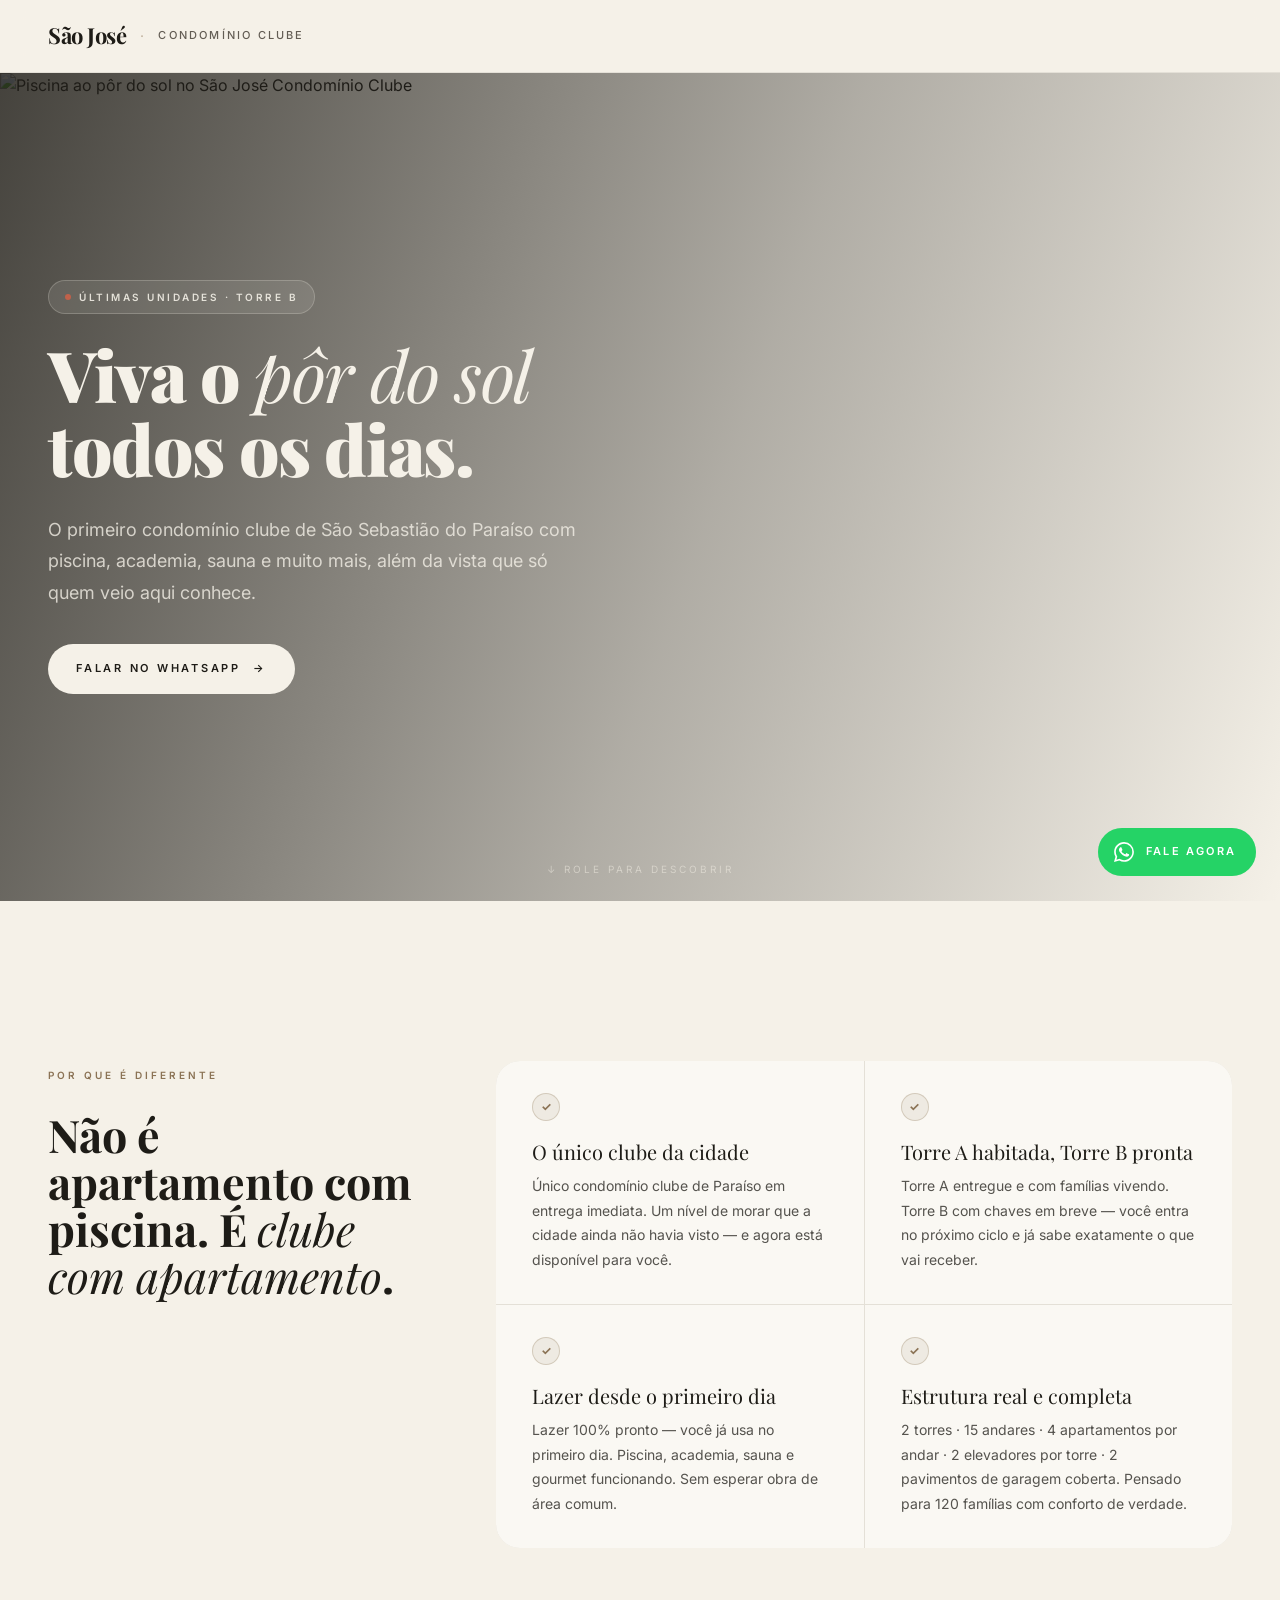
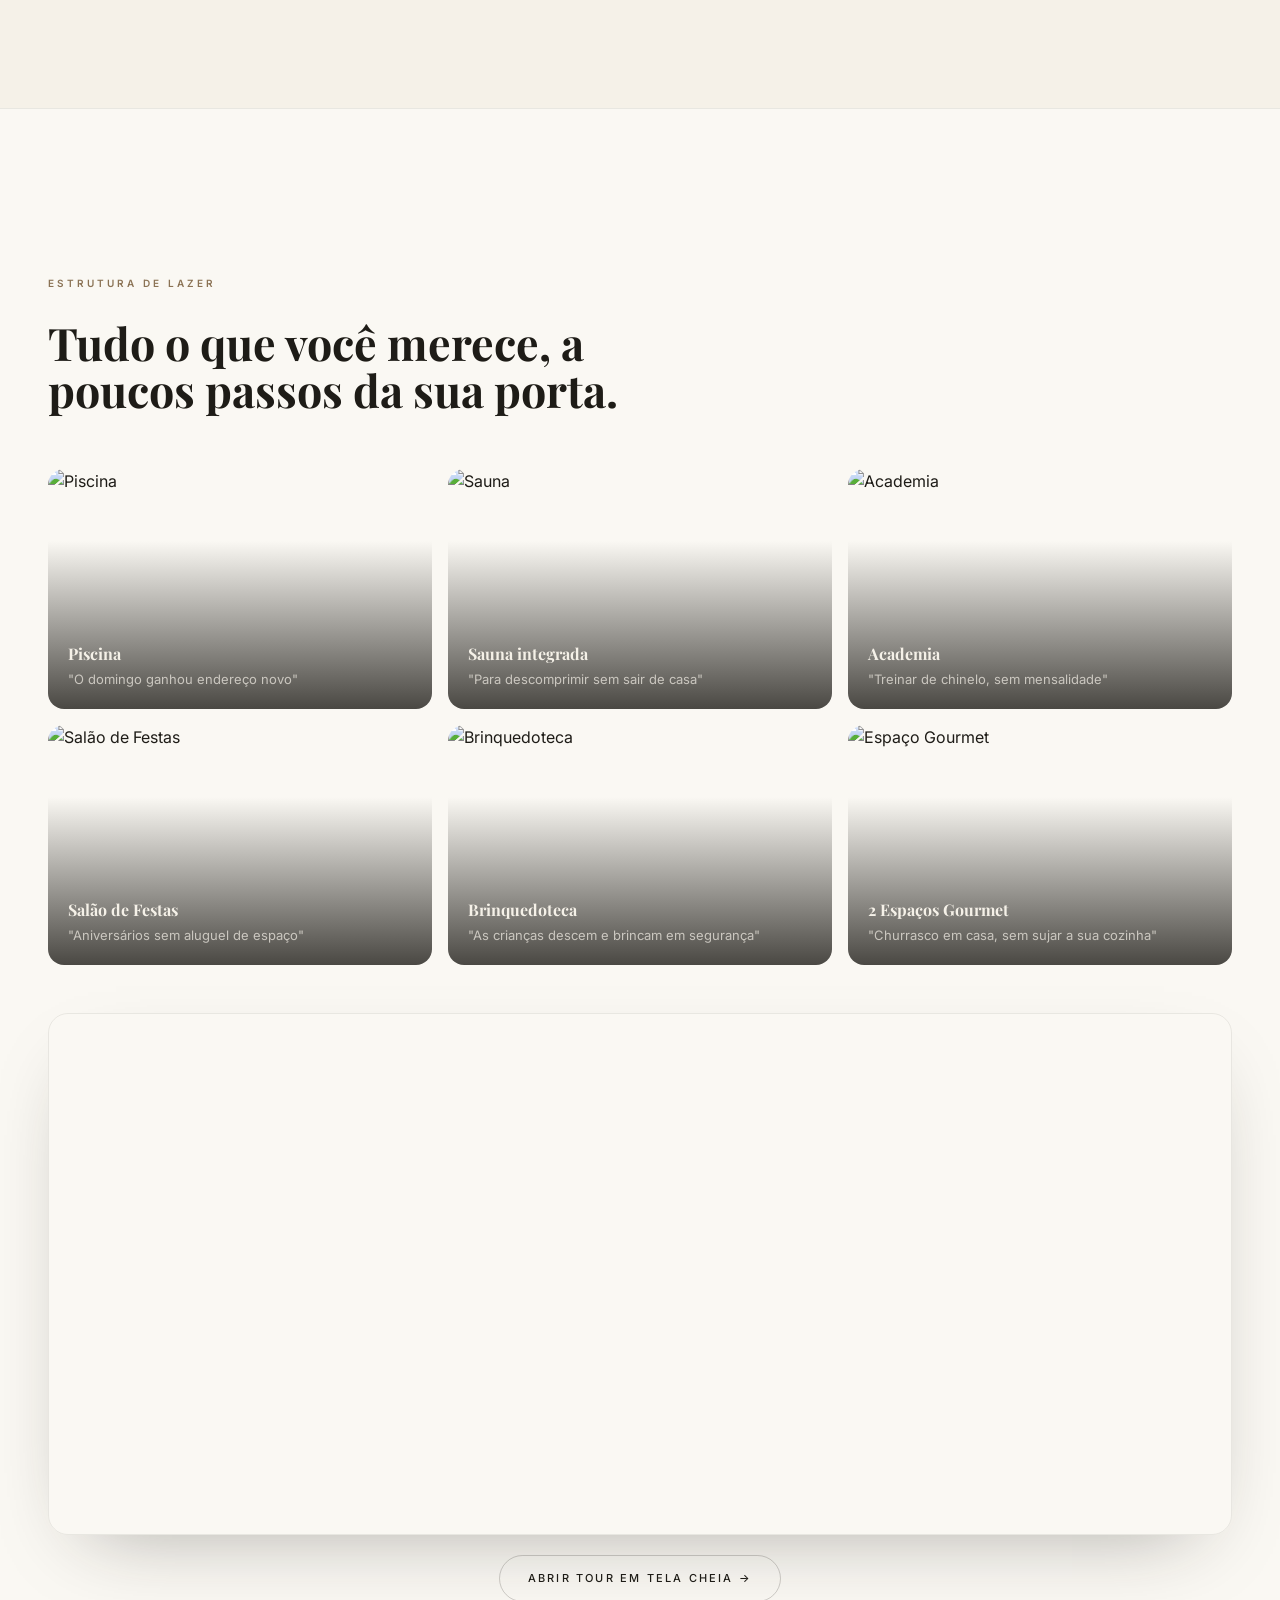
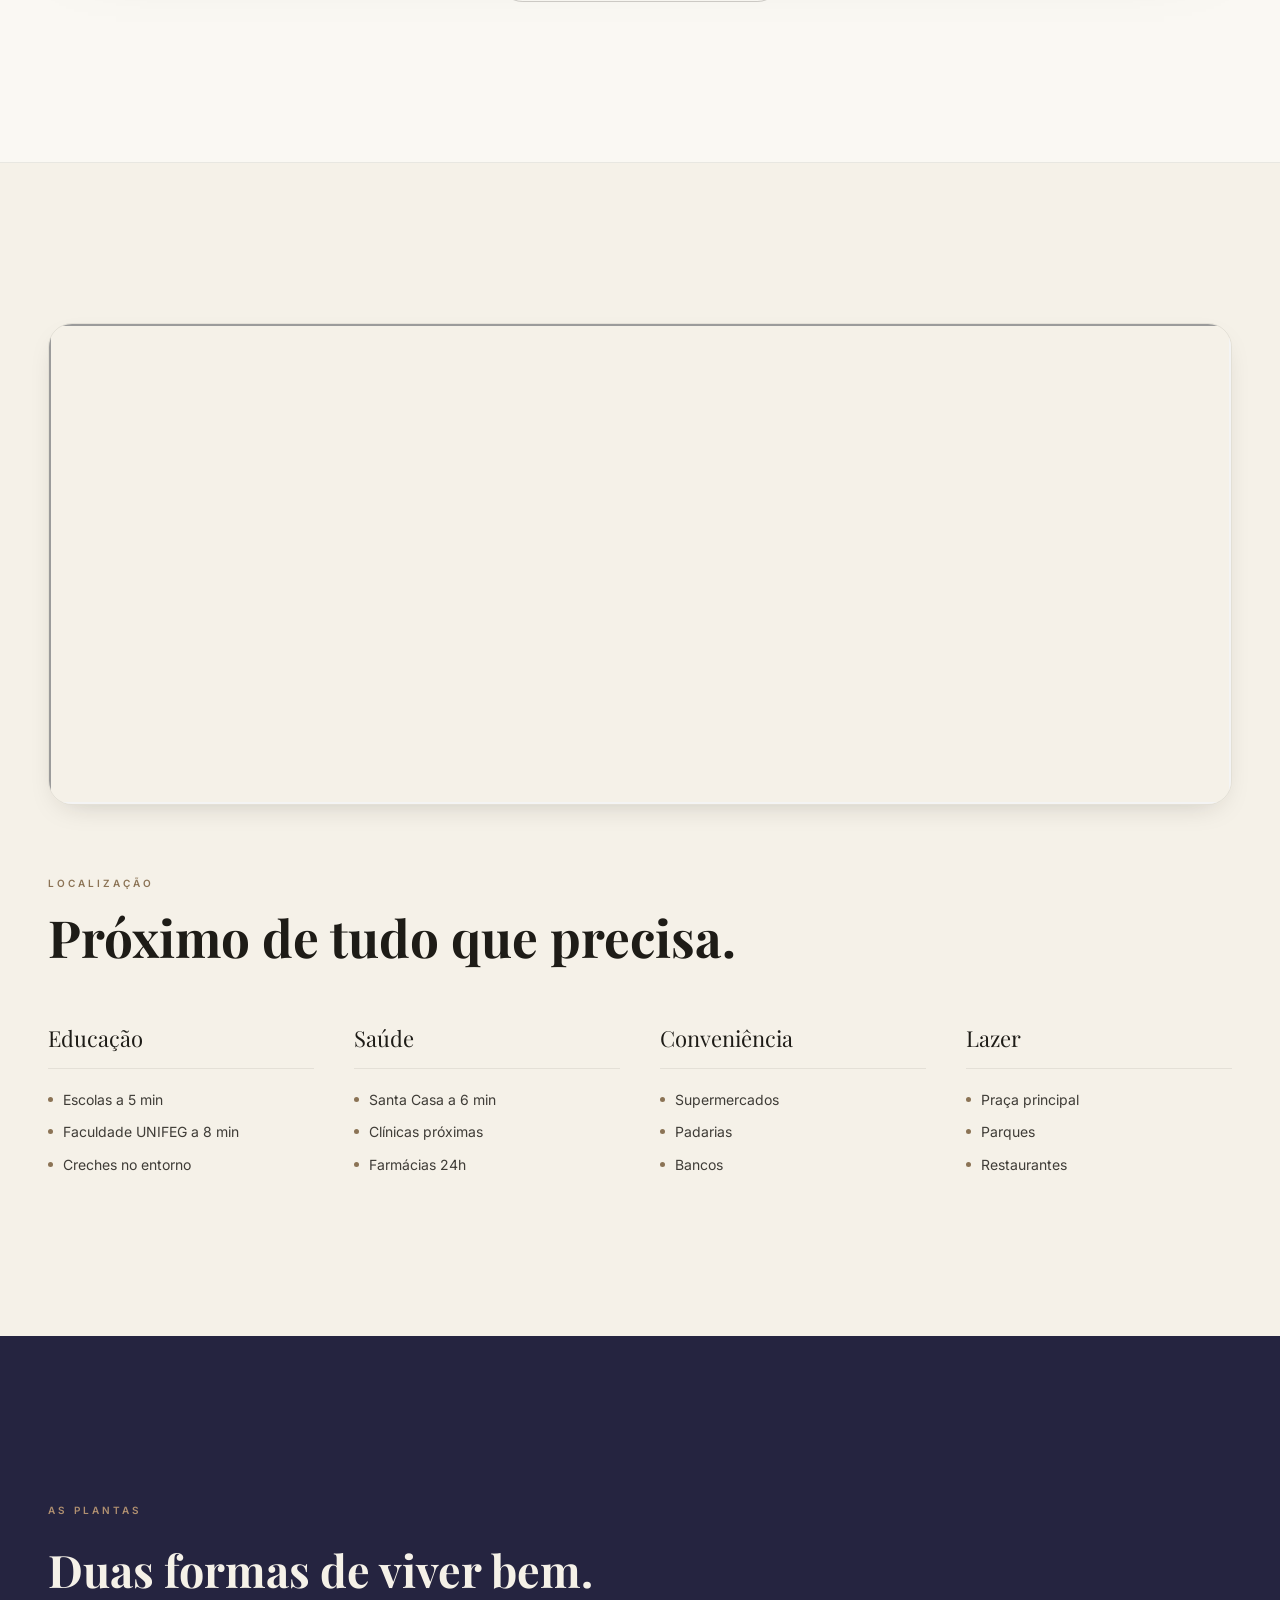
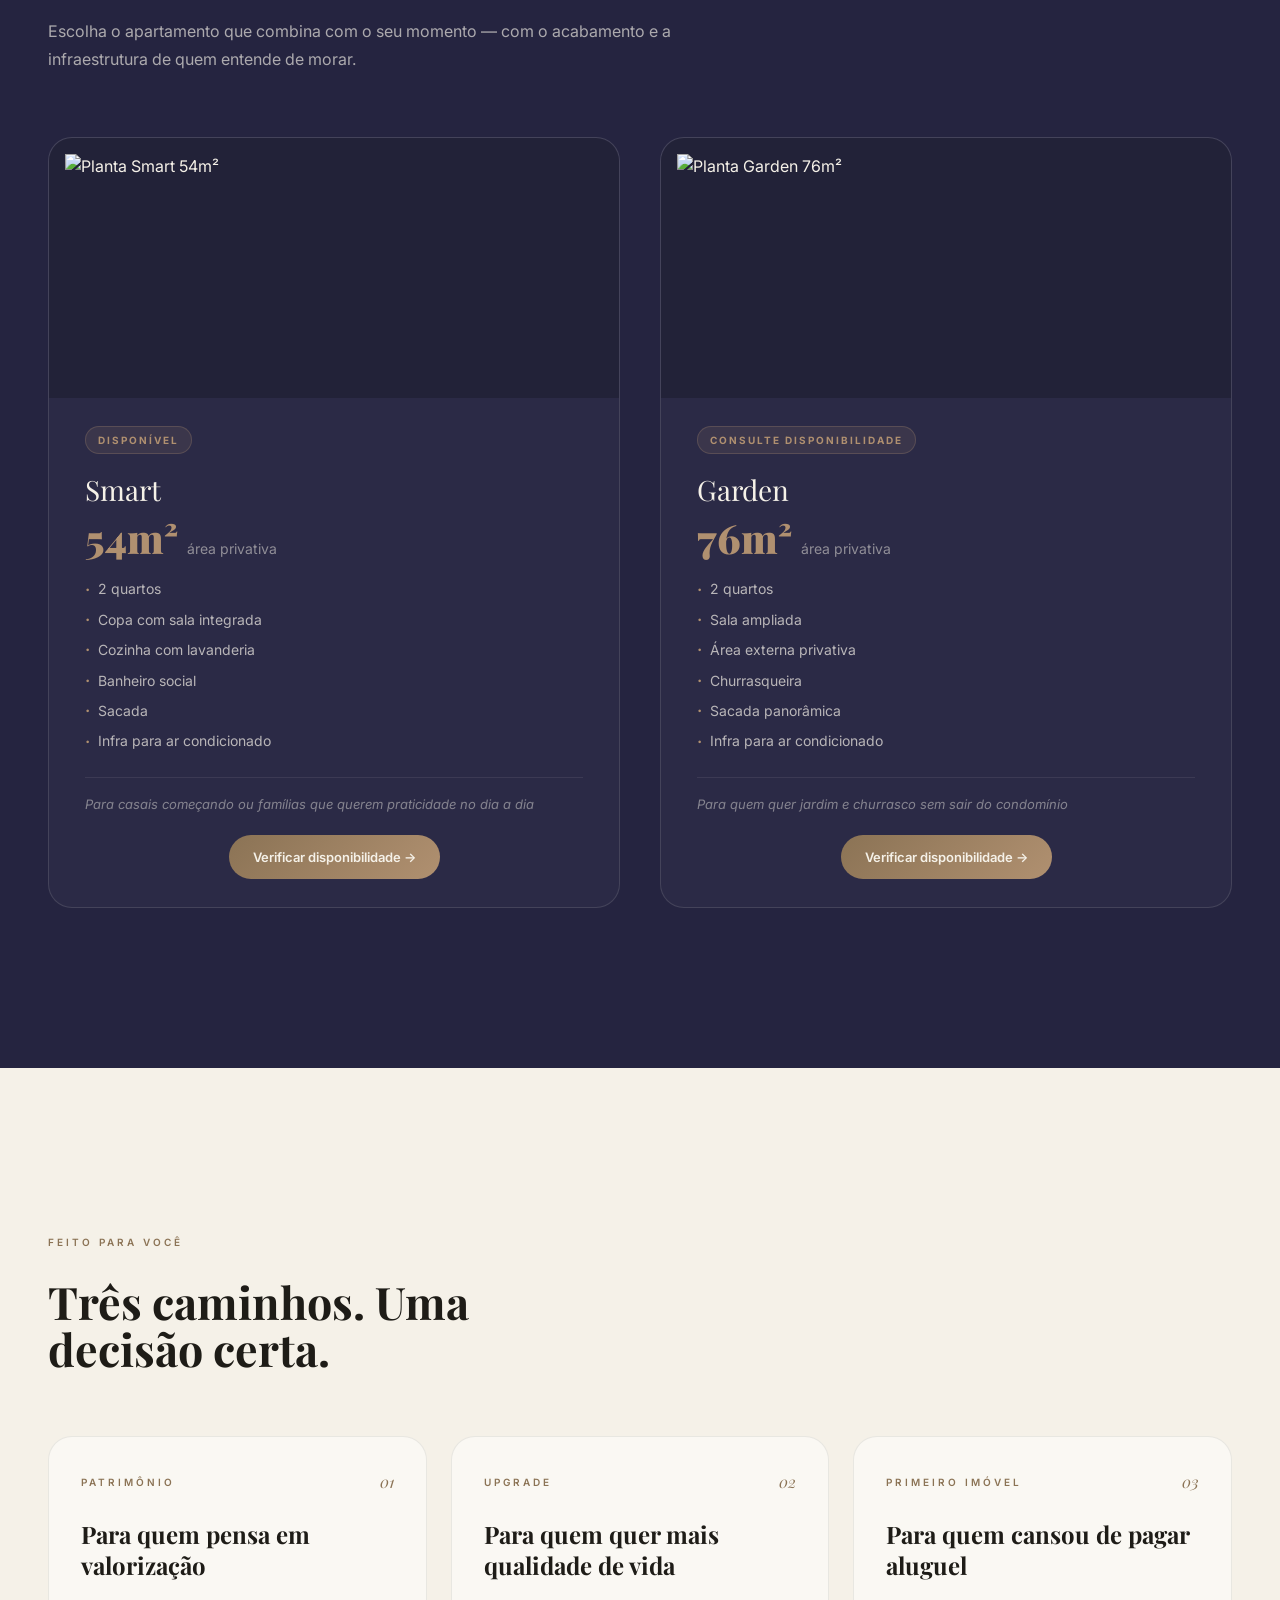
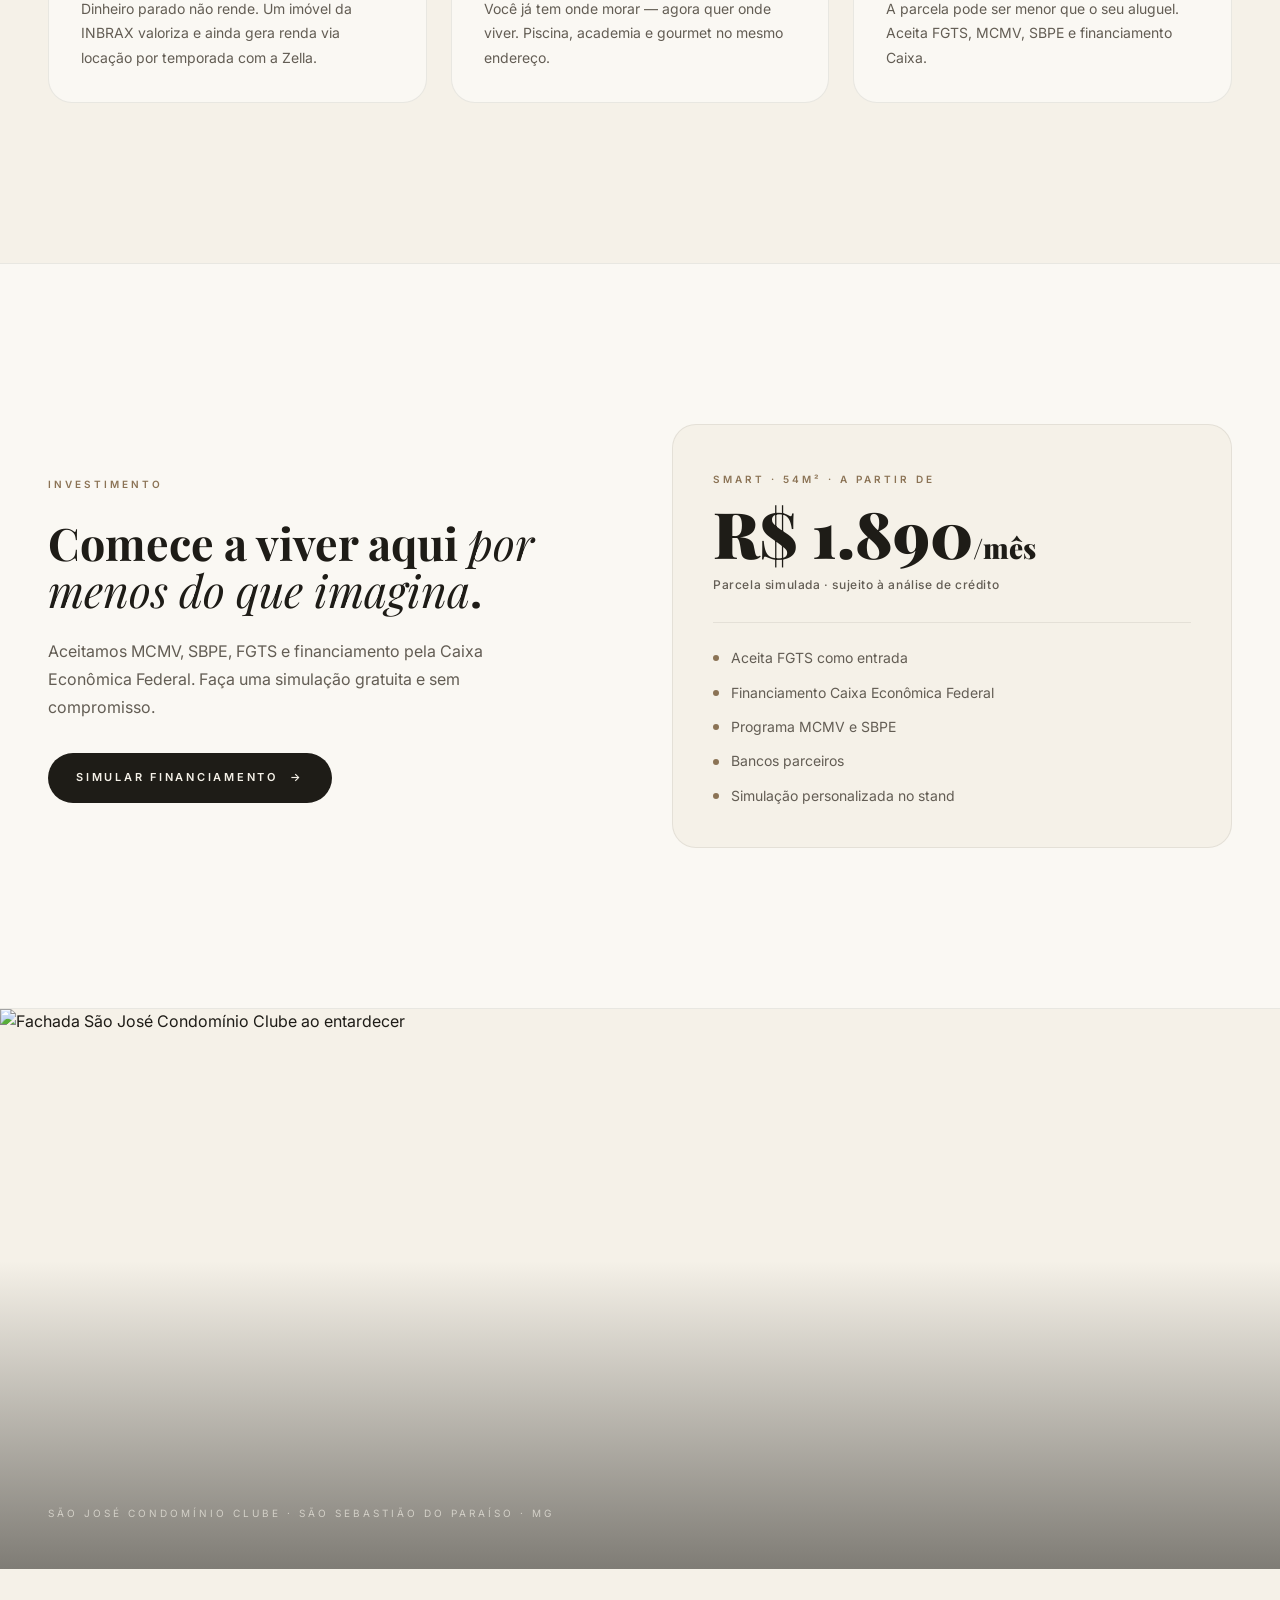
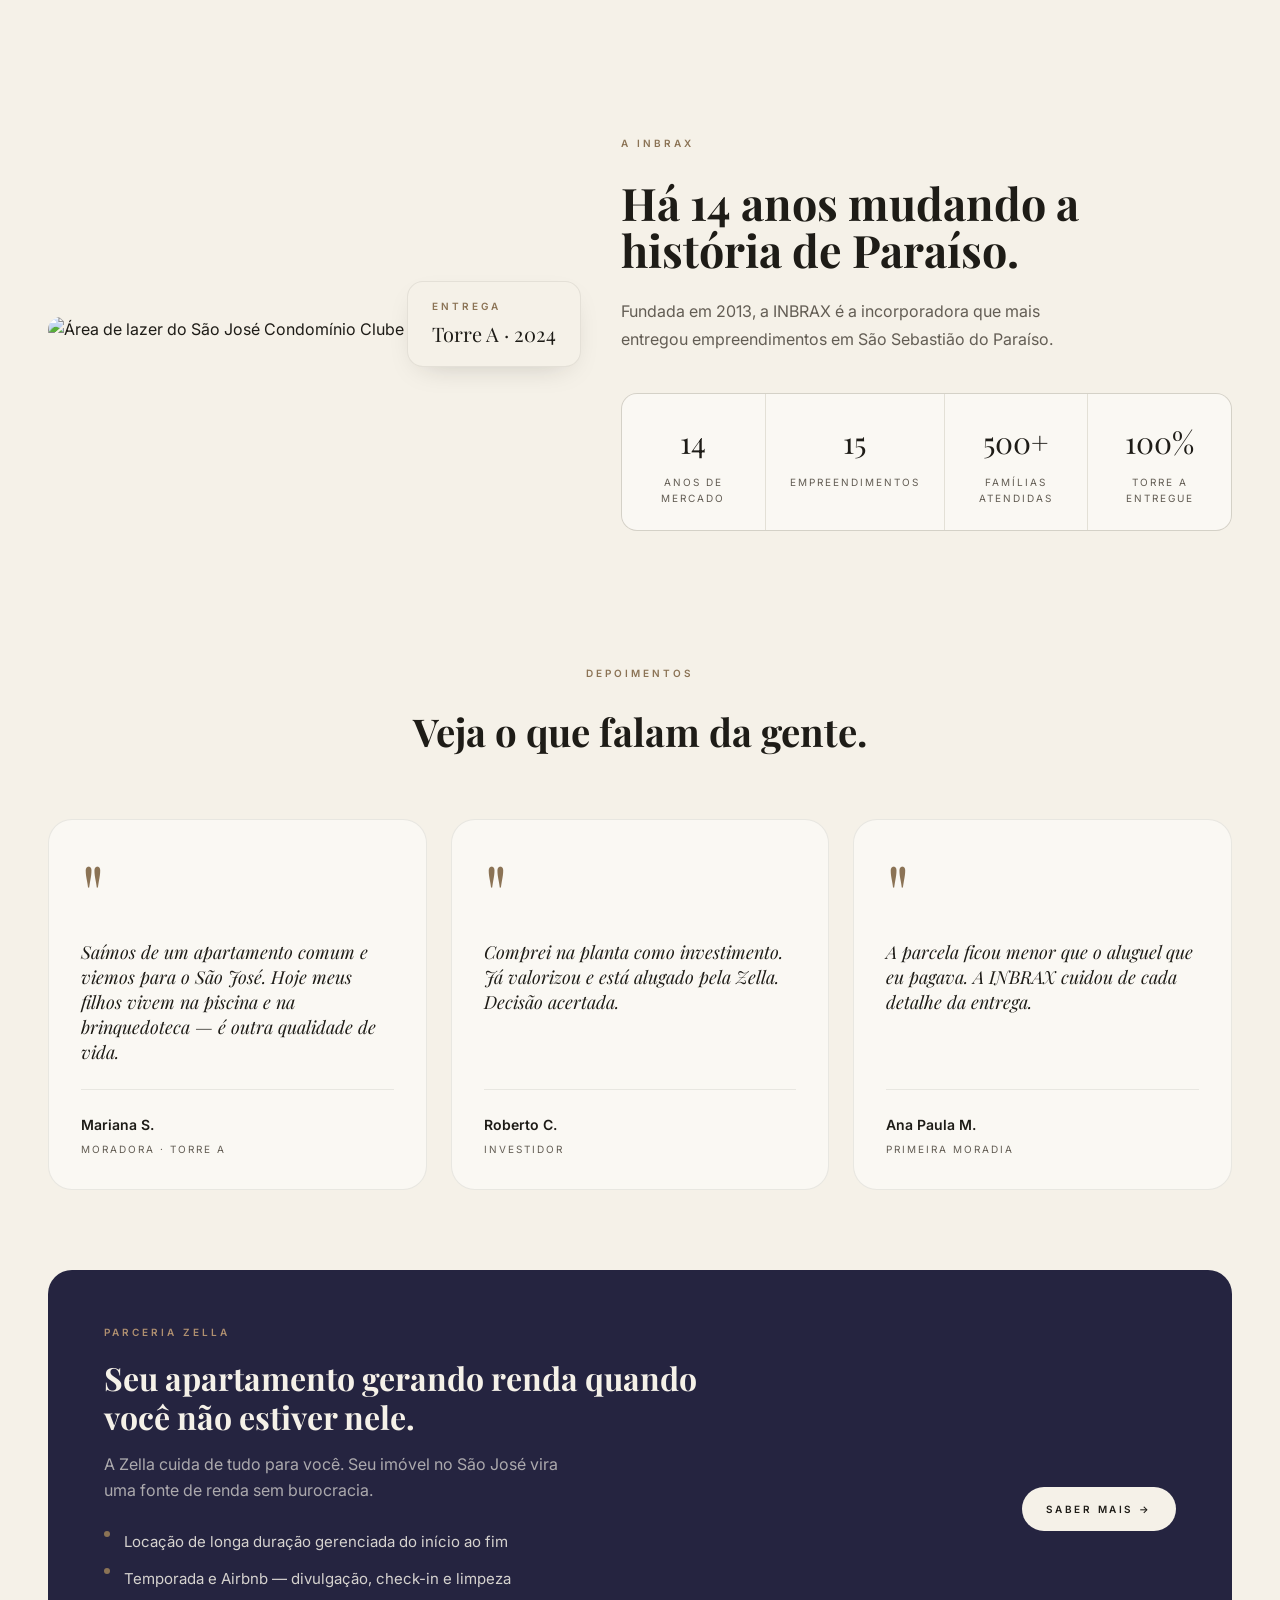
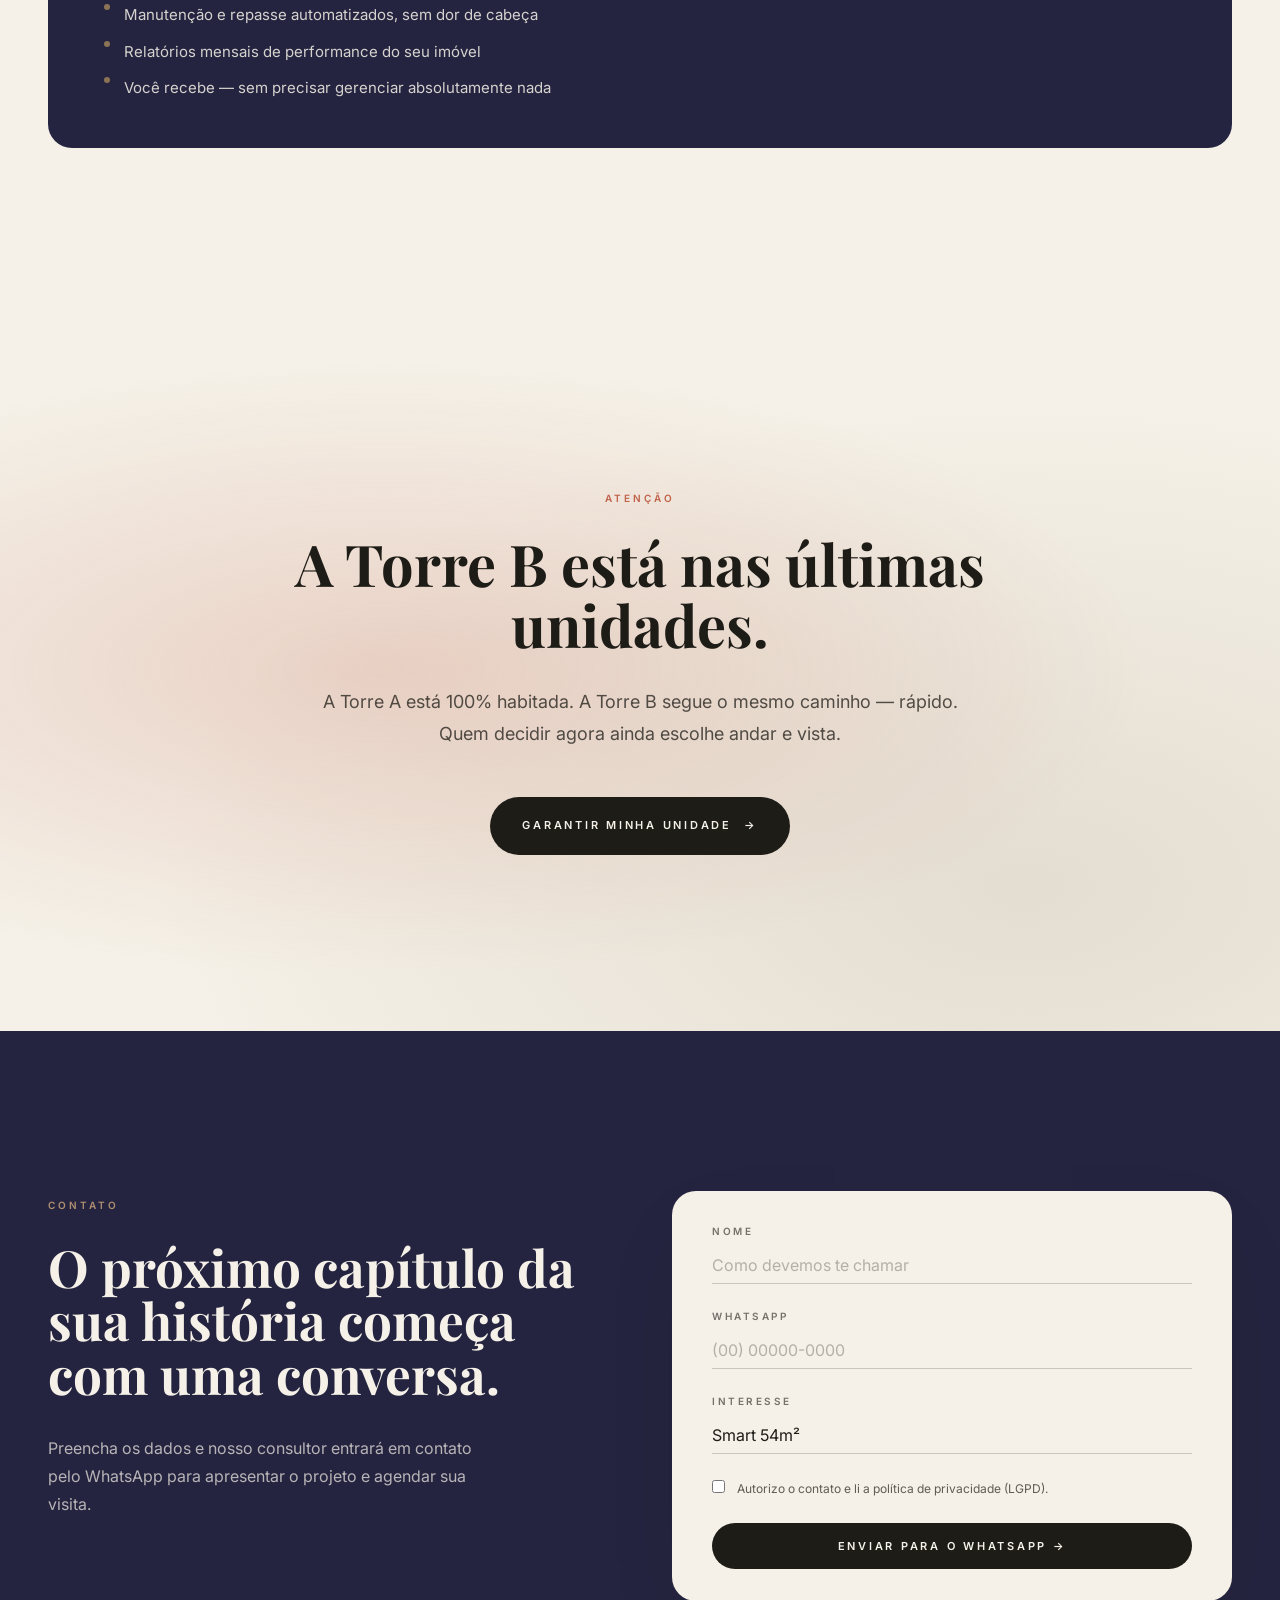
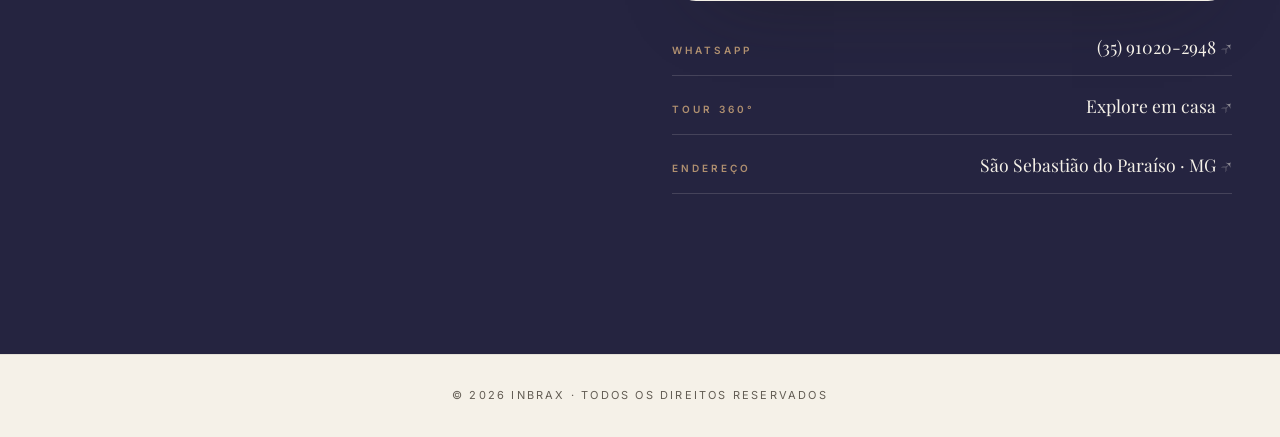
==== index-2.html @ b49afdf4 "chore: substituir projeto React por index-2.html (LP Quiet Luxury)" ====
<!DOCTYPE html>
<html lang="pt-BR">
<head>
<meta charset="UTF-8">
<meta name="viewport" content="width=device-width, initial-scale=1.0">
<title>São José Condomínio Clube — Últimas unidades · INBRAX</title>
<meta name="description" content="O primeiro condomínio clube de São Sebastião do Paraíso. Apartamentos a partir de R$ 350.000. Últimas unidades da Torre B.">
<meta property="og:title" content="São José Condomínio Clube">
<meta property="og:description" content="Viva o pôr do sol todos os dias. Últimas unidades da Torre B.">
<link rel="preconnect" href="https://fonts.googleapis.com">
<link href="https://fonts.googleapis.com/css2?family=Playfair+Display:ital,wght@0,400;0,700;0,900;1,400;1,700&family=Inter:wght@300;400;500;600;700&display=swap" rel="stylesheet">
<style>

/* ── TOKENS ── */
:root {
  --bg:       #f5f1e8;
  --fg:       #1e1c17;
  --card:     #faf8f3;
  --muted:    #ede8dc;
  --muted-fg: #635d54;
  --charcoal: #1e1c17;
  --bronze:   #8b7355;
  --bronze-s: #b09070;
  --sunset:   #c0614a;
  --border:   rgba(30,28,23,.08);
  --sh-el:    0 30px 80px -40px rgba(30,28,23,.40);
  --sh-so:    0 10px 30px -15px rgba(30,28,23,.25);
}

*,*::before,*::after { margin:0; padding:0; box-sizing:border-box; }
html { scroll-behavior:smooth; }
body {
  background:var(--bg); color:var(--fg);
  font-family:'Inter',system-ui,sans-serif;
  font-size:16px; line-height:1.6;
  -webkit-font-smoothing:antialiased; overflow-x:hidden;
}
img { display:block; max-width:100%; }
a { color:inherit; }
::selection { background:rgba(139,115,85,.25); color:var(--charcoal); }

.serif  { font-family:'Playfair Display',Georgia,serif; }
.eyebrow {
  display:inline-block; font-size:10px; font-weight:600;
  letter-spacing:.3em; text-transform:uppercase; color:var(--bronze);
}
.wrap { max-width:1280px; margin:0 auto; }

@keyframes reveal-up {
  from { opacity:0; transform:translateY(24px); }
  to   { opacity:1; transform:translateY(0); }
}
.reveal { animation:reveal-up .9s cubic-bezier(.16,1,.3,1) both; }
@keyframes pulse { 0%,100%{opacity:1} 50%{opacity:.4} }
@keyframes ping  { 75%,100%{transform:scale(1.5);opacity:0} }

/* ── NAV ── */
nav {
  position:sticky; top:0; z-index:40;
  background:rgba(245,241,232,.90);
  backdrop-filter:blur(12px); -webkit-backdrop-filter:blur(12px);
  border-bottom:1px solid var(--border);
}
.nav-in {
  max-width:1280px; margin:0 auto; padding:0 32px; height:72px;
  display:flex; align-items:center;
}
@media(min-width:1024px){ .nav-in{padding:0 48px;} }
.nav-logo { display:flex; align-items:center; gap:14px; text-decoration:none; }
.nav-logo-main { font-family:'Playfair Display',serif; font-size:22px; font-weight:700; letter-spacing:-.02em; }
.nav-logo-sep { color:var(--bronze); font-size:14px; opacity:.5; }
.nav-logo-sub { font-size:11px; font-weight:500; letter-spacing:.2em; text-transform:uppercase; color:var(--muted-fg); }
@media(max-width:480px){ .nav-logo-sep,.nav-logo-sub{display:none;} }

/* ── HERO ── */
#hero { min-height:92vh; display:flex; align-items:center; position:relative; overflow:hidden; }
.hero-img { position:absolute; inset:0; width:100%; height:100%; object-fit:cover; object-position:center; }
.hero-ov  { position:absolute; inset:0; background:linear-gradient(110deg,rgba(30,28,23,.82) 0%,rgba(30,28,23,.32) 55%,transparent 100%); }
.hero-content {
  position:relative; z-index:10;
  max-width:1280px; margin:0 auto; padding:0 24px; width:100%;
  color:var(--bg); animation:reveal-up .9s cubic-bezier(.16,1,.3,1) both;
}
@media(min-width:768px){ .hero-content{padding:0 32px;} }
@media(min-width:1024px){ .hero-content{padding:0 48px;} }
.hero-inner { max-width:760px; }

.hero-badge-inline {
  display:inline-flex; align-items:center; gap:8px; margin-bottom:24px;
  padding:8px 16px; border-radius:9999px;
  background:rgba(245,241,232,.10); border:1px solid rgba(245,241,232,.22);
  font-size:10px; font-weight:600; letter-spacing:.25em; text-transform:uppercase;
  color:rgba(245,241,232,.88);
}
.badge-dot { width:6px; height:6px; border-radius:50%; background:var(--sunset); animation:pulse 2s cubic-bezier(.4,0,.6,1) infinite; }

.hero-h1 {
  font-family:'Playfair Display',serif;
  font-size:clamp(2.5rem,5.5vw,5.5rem); font-weight:900;
  line-height:1.05; letter-spacing:-.02em; color:var(--bg);
}
.hero-body { margin-top:28px; max-width:540px; color:rgba(245,241,232,.78); line-height:1.75; }
@media(min-width:768px){ .hero-body{font-size:1.125rem;} }
.hero-ctas { margin-top:36px; display:flex; flex-wrap:wrap; align-items:center; gap:20px; }
.btn-hero-wa {
  display:inline-flex; align-items:center; gap:12px; padding:16px 28px;
  background:var(--bg); color:var(--charcoal); border-radius:9999px;
  font-size:11px; font-weight:600; letter-spacing:.25em; text-transform:uppercase;
  text-decoration:none; box-shadow:var(--sh-el); transition:background .5s,color .5s;
}
.btn-hero-wa:hover { background:var(--bronze); color:var(--bg); }
.hero-scroll {
  position:absolute; bottom:24px; left:50%; transform:translateX(-50%); z-index:10;
  color:rgba(245,241,232,.5); font-size:10px; letter-spacing:.3em; text-transform:uppercase; white-space:nowrap;
}

/* ── DIFERENTE ── */
#diferente { padding:112px 24px; background:var(--bg); }
@media(min-width:1024px){ #diferente{padding:160px 48px;} }
.dif-grid { display:grid; gap:48px; align-items:start; }
@media(min-width:1024px){ .dif-grid{grid-template-columns:1fr 2fr; gap:80px;} }
.dif-h2 { font-family:'Playfair Display',serif; font-size:clamp(2rem,3.5vw,3rem); line-height:1.05; margin-top:24px; }
.dif-cards { display:grid; gap:1px; background:var(--border); border-radius:24px; overflow:hidden; }
@media(min-width:640px){ .dif-cards{grid-template-columns:1fr 1fr;} }
.dif-card { background:var(--card); padding:32px 36px; transition:background .5s,color .5s; cursor:default; }
.dif-card:hover { background:var(--charcoal); color:var(--bg); }
.dif-card:hover .dif-check { border-color:rgba(176,144,112,.4); color:var(--bronze-s); background:rgba(176,144,112,.12); }
.dif-card:hover .dif-body  { opacity:.75; }
.dif-check {
  display:inline-flex; align-items:center; justify-content:center;
  width:28px; height:28px; border-radius:50%;
  background:rgba(139,115,85,.10); border:1px solid rgba(139,115,85,.28);
  color:var(--bronze); font-size:12px; font-weight:700;
  margin-bottom:18px; transition:all .5s;
}
.dif-title { font-family:'Playfair Display',serif; font-size:1.25rem; margin-bottom:10px; line-height:1.25; }
.dif-body  { font-size:14px; line-height:1.75; opacity:.75; transition:opacity .5s; }
@media(max-width:640px){ .dif-card{padding:24px;} }

/* ── LAZER ── */
#lazer { padding:112px 24px; background:var(--card); border-top:1px solid var(--border); border-bottom:1px solid var(--border); }
@media(min-width:1024px){ #lazer{padding:160px 48px;} }
.lazer-hd { margin-bottom:56px; }
.lazer-h2 { font-family:'Playfair Display',serif; font-size:clamp(2rem,3.5vw,3rem); line-height:1.05; margin-top:24px; max-width:576px; }
.lazer-photo-grid { display:grid; grid-template-columns:repeat(3,1fr); gap:16px; }
@media(max-width:768px){ .lazer-photo-grid{grid-template-columns:1fr 1fr;} }
@media(max-width:480px){ .lazer-photo-grid{grid-template-columns:1fr;} }
.lazer-photo-card { position:relative; border-radius:16px; overflow:hidden; cursor:pointer; transition:transform .3s; }
.lazer-photo-card:hover { transform:scale(1.02); }
.lazer-photo-card img { width:100%; height:240px; object-fit:cover; display:block; transition:transform 1.2s; }
.lazer-photo-card:hover img { transform:scale(1.05); }
.lazer-photo-ov {
  position:absolute; inset:0;
  background:linear-gradient(180deg,transparent 30%,rgba(30,28,23,.80) 100%);
  display:flex; flex-direction:column; justify-content:flex-end; padding:20px;
}
.lazer-photo-name { font-family:'Playfair Display',serif; font-size:16px; font-weight:700; color:var(--bg); margin-bottom:4px; }
.lazer-photo-copy { font-size:13px; color:rgba(245,241,232,.70); line-height:1.4; }
.lazer-tour-wrap { margin-top:48px; border-radius:20px; overflow:hidden; border:1px solid var(--border); box-shadow:var(--sh-el); }
.lazer-tour-wrap iframe { display:block; }
.lazer-tour-btn { margin-top:20px; text-align:center; }
.btn-ghost-dark {
  display:inline-flex; align-items:center; gap:8px; padding:14px 28px;
  border:1px solid rgba(30,28,23,.2); border-radius:9999px;
  font-size:11px; font-weight:500; letter-spacing:.2em; text-transform:uppercase;
  text-decoration:none; color:var(--fg); transition:border-color .2s,color .2s;
}
.btn-ghost-dark:hover { border-color:var(--bronze); color:var(--bronze); }

/* ── LOCALIZAÇÃO ── */
#localizacao { padding:112px 24px; background:var(--bg); }
@media(min-width:1024px){ #localizacao{padding:160px 48px;} }
.loc-map-wrap { border-radius:24px; overflow:hidden; border:1px solid var(--border); box-shadow:var(--sh-so); }
.loc-map-wrap iframe { width:100%; height:480px; display:block; filter:grayscale(.35) contrast(1.05); }
@media(max-width:768px){ .loc-map-wrap iframe{height:320px;} }
.loc-below { margin-top:64px; }
.loc-h2 { font-family:'Playfair Display',serif; font-size:clamp(2.25rem,4vw,3.5rem); line-height:1.05; margin-top:16px; margin-bottom:56px; }
.loc-groups { display:grid; gap:40px; }
@media(min-width:640px){ .loc-groups{grid-template-columns:1fr 1fr;} }
@media(min-width:1024px){ .loc-groups{grid-template-columns:repeat(4,1fr);} }
.loc-g-title { font-family:'Playfair Display',serif; font-size:1.375rem; border-bottom:1px solid var(--border); padding-bottom:12px; margin-bottom:20px; }
.loc-items { display:flex; flex-direction:column; gap:10px; }
.loc-item  { display:flex; align-items:flex-start; gap:10px; font-size:14px; color:rgba(30,28,23,.85); }
.loc-dot   { margin-top:8px; width:5px; height:5px; border-radius:50%; background:var(--bronze); flex-shrink:0; }

/* ── PLANTAS ── */
#plantas { padding:112px 24px; background:#252440; color:var(--bg); }
@media(min-width:1024px){ #plantas{padding:160px 48px;} }
.plantas-hd { max-width:672px; margin-bottom:64px; }
.plantas-h2 { font-family:'Playfair Display',serif; font-size:clamp(2rem,3.5vw,3rem); line-height:1.05; margin-top:24px; }
.plantas-body { margin-top:24px; color:rgba(245,241,232,.65); line-height:1.75; }
.plantas-grid { display:grid; gap:24px; }
@media(min-width:768px){ .plantas-grid{grid-template-columns:1fr 1fr; gap:40px;} }
.planta-card { position:relative; border-radius:24px; overflow:hidden; border:1px solid rgba(245,241,232,.12); background:rgba(245,241,232,.03); transition:border-color .4s,transform .4s; }
.planta-card:hover { border-color:rgba(245,241,232,.2); transform:translateY(-4px); }
.planta-img-wrap { height:260px; overflow:hidden; background:rgba(0,0,0,.2); }
.planta-img-wrap img { width:100%; height:100%; object-fit:contain; display:block; padding:16px; }
.planta-body { padding:28px 36px; }
@media(max-width:640px){ .planta-body{padding:20px 24px;} }
.planta-tag { display:inline-block; font-size:10px; font-weight:700; letter-spacing:.2em; text-transform:uppercase; color:rgba(176,144,112,1); background:rgba(176,144,112,.12); border:1px solid rgba(176,144,112,.25); padding:5px 12px; border-radius:9999px; margin-bottom:14px; }
.planta-h3  { font-family:'Playfair Display',serif; font-size:1.75rem; margin-bottom:6px; }
.planta-area { font-family:'Playfair Display',serif; font-size:2.5rem; font-weight:900; color:var(--bronze-s); margin-bottom:20px; line-height:1; }
.planta-area span { font-family:'Inter',sans-serif; font-size:14px; font-weight:400; color:rgba(245,241,232,.5); }
.planta-features { display:flex; flex-direction:column; gap:8px; margin-bottom:24px; }
.planta-feature { font-size:14px; color:rgba(245,241,232,.7); display:flex; align-items:center; gap:8px; }
.planta-feature::before { content:'·'; color:var(--bronze-s); font-size:20px; line-height:1; }
.planta-desc { font-size:13px; color:rgba(245,241,232,.45); font-style:italic; border-top:1px solid rgba(245,241,232,.08); padding-top:16px; margin-bottom:20px; }
.planta-cta-wrap { text-align:center; }
.btn-planta { display:inline-flex; align-items:center; gap:8px; padding:12px 24px; background:linear-gradient(135deg,var(--bronze),var(--bronze-s)); color:var(--bg); border-radius:9999px; font-size:13px; font-weight:600; text-decoration:none; transition:opacity .2s; }
.btn-planta:hover { opacity:.85; }

/* ── PERFIS ── */
#perfis { padding:112px 24px; background:var(--bg); }
@media(min-width:1024px){ #perfis{padding:160px 48px;} }
.perfis-hd { max-width:576px; margin-bottom:64px; }
.perfis-h2 { font-family:'Playfair Display',serif; font-size:clamp(2rem,3.5vw,3rem); line-height:1.05; margin-top:24px; }
.perfis-grid { display:grid; gap:24px; }
@media(min-width:768px){ .perfis-grid{grid-template-columns:repeat(3,1fr);} }
.perfil-card { padding:32px; border-radius:24px; border:1px solid var(--border); background:var(--card); transition:box-shadow .5s,transform .5s; }
.perfil-card:hover { box-shadow:var(--sh-el); transform:translateY(-4px); }
.perfil-top  { display:flex; align-items:center; justify-content:space-between; }
.perfil-num  { font-family:'Playfair Display',serif; font-style:italic; color:var(--bronze); }
.perfil-h3   { font-family:'Playfair Display',serif; font-size:1.5rem; margin-top:24px; line-height:1.3; }
.perfil-body { margin-top:16px; font-size:14px; color:var(--muted-fg); line-height:1.75; }

/* ── INVESTIMENTO ── */
#investimento { padding:112px 24px; background:var(--card); border-top:1px solid var(--border); border-bottom:1px solid var(--border); }
@media(min-width:1024px){ #investimento{padding:160px 48px;} }
.invest-grid { display:grid; gap:64px; align-items:center; }
@media(min-width:1024px){ .invest-grid{grid-template-columns:1fr 1fr;} }
.invest-h2 { font-family:'Playfair Display',serif; font-size:clamp(2rem,3.5vw,3rem); line-height:1.05; margin-top:24px; }
.invest-body { margin-top:24px; color:var(--muted-fg); line-height:1.75; max-width:448px; }
.btn-invest { display:inline-flex; align-items:center; gap:12px; margin-top:32px; padding:16px 28px; background:var(--charcoal); color:var(--bg); border-radius:9999px; font-size:11px; font-weight:600; letter-spacing:.25em; text-transform:uppercase; text-decoration:none; box-shadow:var(--sh-el); transition:background .5s; }
.btn-invest:hover { background:var(--bronze); }

.invest-price-card { background:var(--bg); border-radius:24px; padding:40px; border:1px solid var(--border); }
.invest-installment { font-family:'Playfair Display',serif; font-size:clamp(2.5rem,5vw,4rem); font-weight:900; color:var(--charcoal); margin-top:10px; line-height:1; }
.invest-installment-label { font-size:12px; font-weight:500; color:var(--muted-fg); letter-spacing:.05em; margin-top:10px; }
.invest-bullets { display:flex; flex-direction:column; gap:12px; margin-top:28px; padding-top:24px; border-top:1px solid var(--border); }
.invest-bullet  { display:flex; align-items:center; gap:12px; font-size:14px; color:var(--muted-fg); }
.invest-dot     { width:6px; height:6px; background:var(--bronze); border-radius:50%; flex-shrink:0; }

/* ── FOTO EMPREENDIMENTO ── */
.empreendimento-photo { position:relative; height:480px; overflow:hidden; }
@media(min-width:768px){ .empreendimento-photo{height:560px;} }
.empreendimento-photo img { width:100%; height:100%; object-fit:cover; display:block; }
.empreendimento-photo-ov {
  position:absolute; inset:0;
  background:linear-gradient(to top,rgba(30,28,23,.55) 0%,transparent 55%);
  display:flex; align-items:flex-end; padding:0 24px 40px;
}
@media(min-width:1024px){ .empreendimento-photo-ov{padding:0 48px 48px;} }
.empreendimento-photo-caption {
  max-width:1280px; margin:0 auto; width:100%;
  font-size:10px; letter-spacing:.3em; text-transform:uppercase; color:rgba(245,241,232,.65);
}

/* ── AUTORIDADE ── */
#autoridade { padding:112px 24px; background:var(--bg); }
@media(min-width:1024px){ #autoridade{padding:160px 48px;} }
.aut-grid { display:grid; gap:64px; align-items:center; }
@media(min-width:1024px){ .aut-grid{grid-template-columns:1fr 1.2fr;} }
.aut-img-wrap { position:relative; }
.aut-img { border-radius:24px; width:100%; height:auto; object-fit:cover; box-shadow:var(--sh-el); }
.aut-img-badge { position:absolute; bottom:-24px; right:-24px; background:var(--bg); border:1px solid var(--border); border-radius:16px; padding:16px 24px; box-shadow:var(--sh-so); display:none; }
@media(min-width:768px){ .aut-img-badge{display:block;} }
.aut-img-badge-title { font-family:'Playfair Display',serif; font-size:1.25rem; margin-top:4px; }
.aut-h2 { font-family:'Playfair Display',serif; font-size:clamp(2rem,3.5vw,3rem); line-height:1.05; margin-top:24px; }
.aut-body { margin-top:24px; color:var(--muted-fg); line-height:1.75; max-width:448px; }
.aut-stats { display:grid; grid-template-columns:1fr 1fr; gap:1px; background:var(--border); border-radius:16px; overflow:hidden; border:1px solid var(--border); margin-top:40px; }
@media(min-width:640px){ .aut-stats{grid-template-columns:repeat(4,1fr);} }
.aut-stat     { background:var(--card); padding:24px; text-align:center; }
.aut-stat-n   { font-family:'Playfair Display',serif; font-size:1.875rem; }
.aut-stat-lbl { font-size:10px; letter-spacing:.2em; text-transform:uppercase; color:var(--muted-fg); margin-top:8px; }

/* Depoimentos */
.deps { margin-top:128px; }
.deps-hd { text-align:center; max-width:672px; margin:0 auto 64px; }
.deps-h3 { font-family:'Playfair Display',serif; font-size:clamp(1.75rem,3vw,2.5rem); margin-top:24px; line-height:1.2; }
.deps-grid { display:grid; gap:24px; }
@media(min-width:768px){ .deps-grid{grid-template-columns:repeat(3,1fr);} }
.dep-card { background:var(--card); padding:32px; border-radius:24px; border:1px solid var(--border); display:flex; flex-direction:column; }
.dep-q    { font-family:'Playfair Display',serif; font-size:5rem; line-height:1; color:var(--bronze); }
.dep-text { font-family:'Playfair Display',serif; font-style:italic; font-size:1.125rem; margin-top:8px; line-height:1.4; flex:1; }
.dep-fig  { margin-top:24px; padding-top:24px; border-top:1px solid var(--border); }
.dep-name { font-weight:600; font-size:14px; }
.dep-role { font-size:10px; letter-spacing:.2em; text-transform:uppercase; color:var(--muted-fg); margin-top:4px; }

/* Zella */
.zella-blk { margin-top:80px; border-radius:24px; padding:48px 56px; background:#252440; color:var(--bg); display:grid; gap:48px; align-items:center; }
@media(min-width:1024px){ .zella-blk{grid-template-columns:1.4fr 1fr;} }
@media(max-width:640px){ .zella-blk{padding:32px 24px;} }
.zella-h3 { font-family:'Playfair Display',serif; font-size:clamp(1.5rem,2.5vw,2.25rem); margin-top:16px; line-height:1.2; }
.zella-body { margin-top:16px; color:rgba(245,241,232,.65); max-width:480px; }
.zella-bullets { display:flex; flex-direction:column; gap:14px; margin-top:28px; }
.zella-bullet  { display:flex; align-items:flex-start; gap:14px; font-size:15px; color:rgba(245,241,232,.85); line-height:1.5; }
.zella-bullet-icon { font-size:20px; flex-shrink:0; line-height:1.3; }
.btn-zella { display:inline-flex; align-items:center; gap:12px; padding:14px 24px; background:var(--bg); color:var(--charcoal); border-radius:9999px; font-size:10px; font-weight:600; letter-spacing:.25em; text-transform:uppercase; text-decoration:none; transition:background .3s,color .3s; }
.btn-zella:hover { background:var(--bronze); color:var(--bg); }
.zella-cta-wrap { display:flex; flex-direction:column; gap:16px; align-items:flex-start; }
@media(min-width:1024px){ .zella-cta-wrap{align-items:flex-end;} }

/* ── URGÊNCIA ── */
#urgencia { padding:128px 24px; position:relative; overflow:hidden; background:var(--bg); }
@media(min-width:1024px){ #urgencia{padding:176px 48px;} }
.urg-bg { position:absolute; inset:0; background:radial-gradient(ellipse at 30% 50%,rgba(192,97,74,.22),transparent 60%),radial-gradient(ellipse at 80% 80%,rgba(139,115,85,.16),transparent 60%); }
.urg-in { position:relative; max-width:896px; margin:0 auto; text-align:center; }
.urg-h2 { font-family:'Playfair Display',serif; font-size:clamp(2rem,4.5vw,4rem); line-height:1.05; margin-top:24px; }
.urg-body { margin-top:32px; font-size:1.125rem; color:rgba(30,28,23,.75); max-width:672px; margin-left:auto; margin-right:auto; line-height:1.75; }
.btn-urg { display:inline-flex; align-items:center; gap:12px; margin-top:48px; padding:20px 32px; background:var(--charcoal); color:var(--bg); border-radius:9999px; font-size:11px; font-weight:600; letter-spacing:.25em; text-transform:uppercase; text-decoration:none; box-shadow:var(--sh-el); transition:background .5s; }
.btn-urg:hover { background:var(--bronze); }

/* ── CTA FINAL ── */
#cta-final { padding:112px 24px; background:#252440; color:var(--bg); }
@media(min-width:1024px){ #cta-final{padding:160px 48px;} }
.cta-grid { display:grid; gap:64px; align-items:start; }
@media(min-width:1024px){ .cta-grid{grid-template-columns:1fr 1fr;} }
.cta-h2 { font-family:'Playfair Display',serif; font-size:clamp(2rem,4vw,4rem); line-height:1.05; margin-top:24px; }
.cta-body { margin-top:32px; color:rgba(245,241,232,.7); line-height:1.75; max-width:448px; }
.cta-form { background:var(--bg); color:var(--charcoal); padding:32px 40px; border-radius:24px; box-shadow:var(--sh-el); display:flex; flex-direction:column; gap:24px; }
@media(max-width:640px){ .cta-form{padding:24px;} }
.fld { display:flex; flex-direction:column; gap:8px; }
.fld label { font-size:10px; font-weight:600; letter-spacing:.25em; text-transform:uppercase; color:rgba(30,28,23,.6); }
.fld input, .fld select { background:transparent; border:none; border-bottom:1px solid rgba(30,28,23,.2); padding:8px 0; font-size:16px; font-family:'Inter',sans-serif; color:var(--charcoal); outline:none; transition:border-color .2s; width:100%; appearance:none; -webkit-appearance:none; }
.fld input::placeholder { color:rgba(30,28,23,.3); }
.fld input:focus, .fld select:focus { border-color:var(--bronze); }
.fld select { cursor:pointer; }
.fld-check { display:flex; align-items:flex-start; gap:12px; font-size:12px; color:rgba(30,28,23,.7); line-height:1.75; }
.fld-check input { margin-top:2px; flex-shrink:0; accent-color:var(--bronze); width:auto; }
.btn-form { width:100%; padding:16px; background:var(--charcoal); color:var(--bg); font-size:11px; font-weight:600; letter-spacing:.25em; text-transform:uppercase; border:none; border-radius:9999px; cursor:pointer; font-family:'Inter',sans-serif; transition:background .5s; }
.btn-form:hover { background:var(--bronze); }

.cta-contacts-below { margin-top:32px; display:flex; flex-direction:column; gap:16px; }
.cta-contact { display:flex; align-items:baseline; justify-content:space-between; border-bottom:1px solid rgba(245,241,232,.15); padding-bottom:14px; text-decoration:none; color:inherit; transition:border-color .2s; }
.cta-contact:hover { border-color:var(--bronze); }
.cta-contact:hover .cta-cv { color:var(--bronze-s); }
.cta-cl { color:var(--bronze-s) !important; }
.cta-cv { font-family:'Playfair Display',serif; font-size:1.1rem; transition:color .2s; }
.cta-cv span { opacity:.5; }

/* ── FOOTER ── */
footer { padding:32px 24px; border-top:1px solid var(--border); background:var(--bg); text-align:center; }
.foot-copy { font-size:11px; letter-spacing:.2em; text-transform:uppercase; color:var(--muted-fg); }

/* ── FLOATING WA ── */
.wa-float { position:fixed; bottom:24px; right:24px; z-index:50; text-decoration:none; }
.wa-ping  { position:absolute; inset:0; border-radius:9999px; background:#25D366; opacity:.3; animation:ping 1.5s cubic-bezier(0,0,.2,1) infinite; }
.wa-in    { position:relative; display:flex; align-items:center; gap:12px; background:#25D366; color:#fff; padding:14px 20px 14px 16px; border-radius:9999px; box-shadow:var(--sh-el); transition:transform .2s; }
.wa-float:hover .wa-in { transform:scale(1.05); }
.wa-icon { width:20px; height:20px; fill:currentColor; flex-shrink:0; }
.wa-lbl  { display:none; font-size:11px; font-weight:600; letter-spacing:.2em; text-transform:uppercase; }
@media(min-width:768px){ .wa-lbl{display:inline;} }

</style>
</head>
<body>

<!-- ══ NAV ══ -->
<nav>
  <div class="nav-in">
    <a href="#hero" class="nav-logo">
      <span class="nav-logo-main serif">São José</span>
      <span class="nav-logo-sep">·</span>
      <span class="nav-logo-sub">Condomínio Clube</span>
    </a>
  </div>
</nav>

<!-- ══ HERO ══ -->
<section id="hero">
  <img class="hero-img" src="assets/hero-piscina-sunset.jpg" alt="Piscina ao pôr do sol no São José Condomínio Clube">
  <div class="hero-ov"></div>
  <div class="hero-content reveal">
    <div class="hero-inner">
      <div class="hero-badge-inline">
        <span class="badge-dot"></span>
        Últimas unidades · Torre B
      </div>
      <h1 class="hero-h1">
        Viva o <em style="font-weight:400">pôr do sol</em><br>todos os dias.
      </h1>
      <p class="hero-body">
        O primeiro condomínio clube de São Sebastião do Paraíso com piscina, academia, sauna e muito mais, além da vista que só quem veio aqui conhece.
      </p>
      <div class="hero-ctas">
        <a href="https://wa.me/5535910202948?text=Ol%C3%A1!%20Tenho%20interesse%20no%20S%C3%A3o%20Jos%C3%A9%20Condom%C3%ADnio%20Clube." class="btn-hero-wa" target="_blank" rel="noreferrer">
          Falar no WhatsApp <span aria-hidden>→</span>
        </a>
      </div>
    </div>
  </div>
  <div class="hero-scroll">↓ Role para descobrir</div>
</section>

<!-- ══ DIFERENTE ══ -->
<section id="diferente">
  <div class="wrap">
    <div class="dif-grid">
      <div>
        <span class="eyebrow">Por que é diferente</span>
        <h2 class="dif-h2">Não é apartamento com piscina. É <em style="font-weight:400">clube com apartamento</em>.</h2>
      </div>
      <div class="dif-cards">
        <div class="dif-card">
          <div class="dif-check">✓</div>
          <div class="dif-title">O único clube da cidade</div>
          <div class="dif-body">Único condomínio clube de Paraíso em entrega imediata. Um nível de morar que a cidade ainda não havia visto — e agora está disponível para você.</div>
        </div>
        <div class="dif-card">
          <div class="dif-check">✓</div>
          <div class="dif-title">Torre A habitada, Torre B pronta</div>
          <div class="dif-body">Torre A entregue e com famílias vivendo. Torre B com chaves em breve — você entra no próximo ciclo e já sabe exatamente o que vai receber.</div>
        </div>
        <div class="dif-card">
          <div class="dif-check">✓</div>
          <div class="dif-title">Lazer desde o primeiro dia</div>
          <div class="dif-body">Lazer 100% pronto — você já usa no primeiro dia. Piscina, academia, sauna e gourmet funcionando. Sem esperar obra de área comum.</div>
        </div>
        <div class="dif-card">
          <div class="dif-check">✓</div>
          <div class="dif-title">Estrutura real e completa</div>
          <div class="dif-body">2 torres · 15 andares · 4 apartamentos por andar · 2 elevadores por torre · 2 pavimentos de garagem coberta. Pensado para 120 famílias com conforto de verdade.</div>
        </div>
      </div>
    </div>
  </div>
</section>

<!-- ══ LAZER ══ -->
<section id="lazer">
  <div class="wrap">
    <div class="lazer-hd">
      <span class="eyebrow">Estrutura de Lazer</span>
      <h2 class="lazer-h2">Tudo o que você merece, a poucos passos da sua porta.</h2>
    </div>
    <div class="lazer-photo-grid">
      <div class="lazer-photo-card">
        <img src="https://saojosecondominioclube.com.br/wp-content/uploads/elementor/thumbs/01-PISCINA-qvk37dvukm2qnka8v525pubyhbrxfitqfz07xxei40.jpg" alt="Piscina" loading="lazy">
        <div class="lazer-photo-ov"><div class="lazer-photo-name">Piscina</div><div class="lazer-photo-copy">"O domingo ganhou endereço novo"</div></div>
      </div>
      <div class="lazer-photo-card">
        <img src="https://saojosecondominioclube.com.br/wp-content/uploads/elementor/thumbs/02-SAUNA-qvk37a4ht9xld4fph3fnfva43sagkqet3gea0tk2sw.jpg" alt="Sauna" loading="lazy">
        <div class="lazer-photo-ov"><div class="lazer-photo-name">Sauna integrada</div><div class="lazer-photo-copy">"Para descomprimir sem sair de casa"</div></div>
      </div>
      <div class="lazer-photo-card">
        <img src="https://saojosecondominioclube.com.br/wp-content/uploads/elementor/thumbs/03-ACADEMIA-qvk3788tflv0pwifs2meavr6x0jq5c7cf73b29mv5c.jpg" alt="Academia" loading="lazy">
        <div class="lazer-photo-ov"><div class="lazer-photo-name">Academia</div><div class="lazer-photo-copy">"Treinar de chinelo, sem mensalidade"</div></div>
      </div>
      <div class="lazer-photo-card">
        <img src="https://images.unsplash.com/photo-1514362545857-3bc16c4c7d1b?w=600&q=80" alt="Salão de Festas" loading="lazy">
        <div class="lazer-photo-ov"><div class="lazer-photo-name">Salão de Festas</div><div class="lazer-photo-copy">"Aniversários sem aluguel de espaço"</div></div>
      </div>
      <div class="lazer-photo-card">
        <img src="https://saojosecondominioclube.com.br/wp-content/uploads/elementor/thumbs/05-PLAYKIDS-qvk371ny3rm0gmrzuhs0bfeyrbg5ngh82aiwpbwmcw.png" alt="Brinquedoteca" loading="lazy">
        <div class="lazer-photo-ov"><div class="lazer-photo-name">Brinquedoteca</div><div class="lazer-photo-copy">"As crianças descem e brincam em segurança"</div></div>
      </div>
      <div class="lazer-photo-card">
        <img src="https://saojosecondominioclube.com.br/wp-content/uploads/elementor/thumbs/07-ESPACO-GOURMET-1-qvk36zs9q3jfteuq5gyr6fw1kjpf829re17xqrzepc.jpg" alt="Espaço Gourmet" loading="lazy">
        <div class="lazer-photo-ov"><div class="lazer-photo-name">2 Espaços Gourmet</div><div class="lazer-photo-copy">"Churrasco em casa, sem sujar a sua cozinha"</div></div>
      </div>
    </div>
    <div class="lazer-tour-wrap">
      <iframe src="https://tour360.meupasseiovirtual.com/023490/109122/sao-jose-condominio-clube/tourvirtual/" width="100%" height="520" frameborder="0" allowfullscreen loading="lazy"></iframe>
    </div>
    <div class="lazer-tour-btn">
      <a class="btn-ghost-dark" href="https://tour360.meupasseiovirtual.com/023490/109122/sao-jose-condominio-clube/tourvirtual/" target="_blank" rel="noreferrer">Abrir tour em tela cheia →</a>
    </div>
  </div>
</section>

<!-- ══ LOCALIZAÇÃO ══ -->
<section id="localizacao">
  <div class="wrap">
    <div class="loc-map-wrap">
      <iframe title="São José Condomínio Clube"
        src="https://www.google.com/maps/embed?pb=!1m18!1m12!1m3!1d3768.5!2d-46.9818207!3d-20.9077729!2m3!1f0!2f0!3f0!3m2!1i1024!2i768!4f13.1!3m3!1m2!1s0x94b71798dc6a97a9%3A0x83ea172b01de00e1!2zU8OjbyBKb3PDqSBDb25kb23DrW5pbyBDbHViZQ!5e0!3m2!1spt-BR!2sbr!4v1"
        loading="lazy" allowfullscreen></iframe>
    </div>
    <div class="loc-below">
      <span class="eyebrow">Localização</span>
      <h2 class="loc-h2">Próximo de tudo que precisa.</h2>
      <div class="loc-groups">
        <div>
          <div class="loc-g-title">Educação</div>
          <ul class="loc-items">
            <li class="loc-item"><span class="loc-dot"></span><span>Escolas a 5 min</span></li>
            <li class="loc-item"><span class="loc-dot"></span><span>Faculdade UNIFEG a 8 min</span></li>
            <li class="loc-item"><span class="loc-dot"></span><span>Creches no entorno</span></li>
          </ul>
        </div>
        <div>
          <div class="loc-g-title">Saúde</div>
          <ul class="loc-items">
            <li class="loc-item"><span class="loc-dot"></span><span>Santa Casa a 6 min</span></li>
            <li class="loc-item"><span class="loc-dot"></span><span>Clínicas próximas</span></li>
            <li class="loc-item"><span class="loc-dot"></span><span>Farmácias 24h</span></li>
          </ul>
        </div>
        <div>
          <div class="loc-g-title">Conveniência</div>
          <ul class="loc-items">
            <li class="loc-item"><span class="loc-dot"></span><span>Supermercados</span></li>
            <li class="loc-item"><span class="loc-dot"></span><span>Padarias</span></li>
            <li class="loc-item"><span class="loc-dot"></span><span>Bancos</span></li>
          </ul>
        </div>
        <div>
          <div class="loc-g-title">Lazer</div>
          <ul class="loc-items">
            <li class="loc-item"><span class="loc-dot"></span><span>Praça principal</span></li>
            <li class="loc-item"><span class="loc-dot"></span><span>Parques</span></li>
            <li class="loc-item"><span class="loc-dot"></span><span>Restaurantes</span></li>
          </ul>
        </div>
      </div>
    </div>
  </div>
</section>

<!-- ══ PLANTAS ══ -->
<section id="plantas">
  <div class="wrap">
    <div class="plantas-hd">
      <span class="eyebrow" style="color:var(--bronze-s)">As plantas</span>
      <h2 class="plantas-h2">Duas formas de viver bem.</h2>
      <p class="plantas-body">Escolha o apartamento que combina com o seu momento — com o acabamento e a infraestrutura de quem entende de morar.</p>
    </div>
    <div class="plantas-grid">
      <div class="planta-card">
        <div class="planta-img-wrap">
          <img src="https://saojosecondominioclube.com.br/wp-content/uploads/2024/10/planta-1.png" alt="Planta Smart 54m²">
        </div>
        <div class="planta-body">
          <div class="planta-tag">Disponível</div>
          <div class="planta-h3">Smart</div>
          <div class="planta-area">54m² <span>área privativa</span></div>
          <div class="planta-features">
            <div class="planta-feature">2 quartos</div>
            <div class="planta-feature">Copa com sala integrada</div>
            <div class="planta-feature">Cozinha com lavanderia</div>
            <div class="planta-feature">Banheiro social</div>
            <div class="planta-feature">Sacada</div>
            <div class="planta-feature">Infra para ar condicionado</div>
          </div>
          <div class="planta-desc">Para casais começando ou famílias que querem praticidade no dia a dia</div>
          <div class="planta-cta-wrap">
            <a class="btn-planta" href="https://wa.me/5535910202948?text=Quero%20saber%20sobre%20o%20apartamento%20Smart%2054m%C2%B2" target="_blank" rel="noreferrer">Verificar disponibilidade →</a>
          </div>
        </div>
      </div>
      <div class="planta-card">
        <div class="planta-img-wrap">
          <img src="https://saojosecondominioclube.com.br/wp-content/uploads/2024/10/Planta-2.png" alt="Planta Garden 76m²">
        </div>
        <div class="planta-body">
          <div class="planta-tag">Consulte disponibilidade</div>
          <div class="planta-h3">Garden</div>
          <div class="planta-area">76m² <span>área privativa</span></div>
          <div class="planta-features">
            <div class="planta-feature">2 quartos</div>
            <div class="planta-feature">Sala ampliada</div>
            <div class="planta-feature">Área externa privativa</div>
            <div class="planta-feature">Churrasqueira</div>
            <div class="planta-feature">Sacada panorâmica</div>
            <div class="planta-feature">Infra para ar condicionado</div>
          </div>
          <div class="planta-desc">Para quem quer jardim e churrasco sem sair do condomínio</div>
          <div class="planta-cta-wrap">
            <a class="btn-planta" href="https://wa.me/5535910202948?text=Quero%20saber%20sobre%20o%20apartamento%20Garden%2076m%C2%B2" target="_blank" rel="noreferrer">Verificar disponibilidade →</a>
          </div>
        </div>
      </div>
    </div>
  </div>
</section>

<!-- ══ PERFIS ══ -->
<section id="perfis">
  <div class="wrap">
    <div class="perfis-hd">
      <span class="eyebrow">Feito para você</span>
      <h2 class="perfis-h2">Três caminhos. Uma decisão certa.</h2>
    </div>
    <div class="perfis-grid">
      <div class="perfil-card">
        <div class="perfil-top"><span class="eyebrow">Patrimônio</span><span class="perfil-num">01</span></div>
        <h3 class="perfil-h3">Para quem pensa em valorização</h3>
        <p class="perfil-body">Dinheiro parado não rende. Um imóvel da INBRAX valoriza e ainda gera renda via locação por temporada com a Zella.</p>
      </div>
      <div class="perfil-card">
        <div class="perfil-top"><span class="eyebrow">Upgrade</span><span class="perfil-num">02</span></div>
        <h3 class="perfil-h3">Para quem quer mais qualidade de vida</h3>
        <p class="perfil-body">Você já tem onde morar — agora quer onde viver. Piscina, academia e gourmet no mesmo endereço.</p>
      </div>
      <div class="perfil-card">
        <div class="perfil-top"><span class="eyebrow">Primeiro imóvel</span><span class="perfil-num">03</span></div>
        <h3 class="perfil-h3">Para quem cansou de pagar aluguel</h3>
        <p class="perfil-body">A parcela pode ser menor que o seu aluguel. Aceita FGTS, MCMV, SBPE e financiamento Caixa.</p>
      </div>
    </div>
  </div>
</section>

<!-- ══ INVESTIMENTO ══ -->
<section id="investimento">
  <div class="wrap">
    <div class="invest-grid">
      <div>
        <span class="eyebrow">Investimento</span>
        <h2 class="invest-h2">Comece a viver aqui <em style="font-weight:400">por menos do que imagina</em>.</h2>
        <p class="invest-body">Aceitamos MCMV, SBPE, FGTS e financiamento pela Caixa Econômica Federal. Faça uma simulação gratuita e sem compromisso.</p>
        <a href="https://wa.me/5535910202948?text=Quero%20simular%20meu%20financiamento%20no%20S%C3%A3o%20Jos%C3%A9" class="btn-invest" target="_blank" rel="noreferrer">
          Simular financiamento <span aria-hidden>→</span>
        </a>
      </div>
      <div>
        <div class="invest-price-card">
          <span class="eyebrow">Smart · 54m² · a partir de</span>
          <div class="invest-installment serif">R$ 1.890<span style="font-size:1.75rem">/mês</span></div>
          <div class="invest-installment-label">Parcela simulada · sujeito à análise de crédito</div>
          <div class="invest-bullets">
            <div class="invest-bullet"><span class="invest-dot"></span> Aceita FGTS como entrada</div>
            <div class="invest-bullet"><span class="invest-dot"></span> Financiamento Caixa Econômica Federal</div>
            <div class="invest-bullet"><span class="invest-dot"></span> Programa MCMV e SBPE</div>
            <div class="invest-bullet"><span class="invest-dot"></span> Bancos parceiros</div>
            <div class="invest-bullet"><span class="invest-dot"></span> Simulação personalizada no stand</div>
          </div>
        </div>
      </div>
    </div>
  </div>
</section>

<!-- ══ FOTO EMPREENDIMENTO ══ -->
<div class="empreendimento-photo">
  <img src="assets/fachada-dusk.jpg" alt="Fachada São José Condomínio Clube ao entardecer">
  <div class="empreendimento-photo-ov">
    <p class="empreendimento-photo-caption">São José Condomínio Clube · São Sebastião do Paraíso · MG</p>
  </div>
</div>

<!-- ══ AUTORIDADE ══ -->
<section id="autoridade">
  <div class="wrap">
    <div class="aut-grid">
      <div class="aut-img-wrap">
        <img class="aut-img" src="assets/hero-piscina-sunset.jpg" alt="Área de lazer do São José Condomínio Clube" loading="lazy">
        <div class="aut-img-badge">
          <span class="eyebrow" style="display:block">Entrega</span>
          <div class="aut-img-badge-title serif">Torre A · 2024</div>
        </div>
      </div>
      <div>
        <span class="eyebrow">A INBRAX</span>
        <h2 class="aut-h2">Há 14 anos mudando a história de Paraíso.</h2>
        <p class="aut-body">Fundada em 2013, a INBRAX é a incorporadora que mais entregou empreendimentos em São Sebastião do Paraíso.</p>
        <div class="aut-stats">
          <div class="aut-stat"><div class="aut-stat-n serif">14</div><div class="aut-stat-lbl">Anos de mercado</div></div>
          <div class="aut-stat"><div class="aut-stat-n serif">15</div><div class="aut-stat-lbl">Empreendimentos</div></div>
          <div class="aut-stat"><div class="aut-stat-n serif">500+</div><div class="aut-stat-lbl">Famílias atendidas</div></div>
          <div class="aut-stat"><div class="aut-stat-n serif">100%</div><div class="aut-stat-lbl">Torre A entregue</div></div>
        </div>
      </div>
    </div>

    <!-- DEPOIMENTOS -->
    <div class="deps">
      <div class="deps-hd">
        <span class="eyebrow">Depoimentos</span>
        <h3 class="deps-h3">Veja o que falam da gente.</h3>
      </div>
      <div class="deps-grid">
        <figure class="dep-card">
          <div class="dep-q">"</div>
          <blockquote class="dep-text">Saímos de um apartamento comum e viemos para o São José. Hoje meus filhos vivem na piscina e na brinquedoteca — é outra qualidade de vida.</blockquote>
          <figcaption class="dep-fig"><div class="dep-name">Mariana S.</div><div class="dep-role">Moradora · Torre A</div></figcaption>
        </figure>
        <figure class="dep-card">
          <div class="dep-q">"</div>
          <blockquote class="dep-text">Comprei na planta como investimento. Já valorizou e está alugado pela Zella. Decisão acertada.</blockquote>
          <figcaption class="dep-fig"><div class="dep-name">Roberto C.</div><div class="dep-role">Investidor</div></figcaption>
        </figure>
        <figure class="dep-card">
          <div class="dep-q">"</div>
          <blockquote class="dep-text">A parcela ficou menor que o aluguel que eu pagava. A INBRAX cuidou de cada detalhe da entrega.</blockquote>
          <figcaption class="dep-fig"><div class="dep-name">Ana Paula M.</div><div class="dep-role">Primeira moradia</div></figcaption>
        </figure>
      </div>
    </div>

    <!-- ZELLA -->
    <div class="zella-blk">
      <div>
        <span class="eyebrow" style="color:var(--bronze-s)">Parceria Zella</span>
        <h3 class="zella-h3">Seu apartamento gerando renda quando você não estiver nele.</h3>
        <p class="zella-body">A Zella cuida de tudo para você. Seu imóvel no São José vira uma fonte de renda sem burocracia.</p>
        <div class="zella-bullets">
          <div class="zella-bullet"><span class="invest-dot"></span><div>Locação de longa duração gerenciada do início ao fim</div></div>
          <div class="zella-bullet"><span class="invest-dot"></span><div>Temporada e Airbnb — divulgação, check-in e limpeza</div></div>
          <div class="zella-bullet"><span class="invest-dot"></span><div>Manutenção e repasse automatizados, sem dor de cabeça</div></div>
          <div class="zella-bullet"><span class="invest-dot"></span><div>Relatórios mensais de performance do seu imóvel</div></div>
          <div class="zella-bullet"><span class="invest-dot"></span><div>Você recebe — sem precisar gerenciar absolutamente nada</div></div>
        </div>
      </div>
      <div class="zella-cta-wrap">
        <a href="https://wa.me/5535910202948?text=Quero%20saber%20mais%20sobre%20a%20Zella" class="btn-zella" target="_blank" rel="noreferrer">Saber mais →</a>
      </div>
    </div>
  </div>
</section>

<!-- ══ URGÊNCIA ══ -->
<section id="urgencia">
  <div class="urg-bg"></div>
  <div class="wrap">
    <div class="urg-in">
      <span class="eyebrow" style="color:var(--sunset)">Atenção</span>
      <h2 class="urg-h2">A Torre B está nas últimas unidades.</h2>
      <p class="urg-body">A Torre A está 100% habitada. A Torre B segue o mesmo caminho — rápido. Quem decidir agora ainda escolhe andar e vista.</p>
      <a href="https://wa.me/5535910202948?text=Quero%20garantir%20minha%20unidade%20no%20S%C3%A3o%20Jos%C3%A9%20Condom%C3%ADnio%20Clube" class="btn-urg" target="_blank" rel="noreferrer">
        Garantir minha unidade <span aria-hidden>→</span>
      </a>
    </div>
  </div>
</section>

<!-- ══ CTA FINAL ══ -->
<section id="cta-final">
  <div class="wrap">
    <div class="cta-grid">
      <div>
        <span class="eyebrow" style="color:var(--bronze-s)">Contato</span>
        <h2 class="cta-h2">O próximo capítulo da sua história começa com uma conversa.</h2>
        <p class="cta-body">Preencha os dados e nosso consultor entrará em contato pelo WhatsApp para apresentar o projeto e agendar sua visita.</p>
      </div>
      <div>
        <form class="cta-form" onsubmit="handleForm(event)">
          <div class="fld">
            <label for="nome">Nome</label>
            <input id="nome" name="nome" type="text" placeholder="Como devemos te chamar" required>
          </div>
          <div class="fld">
            <label for="telefone">WhatsApp</label>
            <input id="telefone" name="telefone" type="tel" placeholder="(00) 00000-0000" required>
          </div>
          <div class="fld">
            <label for="interesse">Interesse</label>
            <select id="interesse" name="interesse">
              <option>Smart 54m²</option>
              <option>Garden 76m²</option>
              <option>Investimento / Zella</option>
              <option>Visita ao stand</option>
            </select>
          </div>
          <label class="fld-check">
            <input type="checkbox" required>
            Autorizo o contato e li a política de privacidade (LGPD).
          </label>
          <button type="submit" class="btn-form">Enviar para o WhatsApp →</button>
        </form>

        <div class="cta-contacts-below">
          <a href="https://wa.me/5535910202948?text=Ol%C3%A1!%20Tenho%20interesse%20no%20S%C3%A3o%20Jos%C3%A9%20Condom%C3%ADnio%20Clube." class="cta-contact" target="_blank" rel="noreferrer">
            <span class="eyebrow cta-cl">WhatsApp</span>
            <span class="cta-cv serif">(35) 91020-2948 <span>↗</span></span>
          </a>
          <a href="https://tour360.meupasseiovirtual.com/023490/109122/" class="cta-contact" target="_blank" rel="noreferrer">
            <span class="eyebrow cta-cl">Tour 360°</span>
            <span class="cta-cv serif">Explore em casa <span>↗</span></span>
          </a>
          <a href="#localizacao" class="cta-contact">
            <span class="eyebrow cta-cl">Endereço</span>
            <span class="cta-cv serif">São Sebastião do Paraíso · MG <span>↗</span></span>
          </a>
        </div>
      </div>
    </div>
  </div>
</section>

<!-- ══ FOOTER ══ -->
<footer>
  <p class="foot-copy">© 2026 INBRAX · Todos os direitos reservados</p>
</footer>

<!-- ══ FLOATING WA ══ -->
<a class="wa-float" href="https://wa.me/5535910202948?text=Ol%C3%A1!%20Tenho%20interesse%20no%20S%C3%A3o%20Jos%C3%A9%20Condom%C3%ADnio%20Clube." target="_blank" rel="noreferrer" aria-label="Falar no WhatsApp">
  <span class="wa-ping"></span>
  <span class="wa-in">
    <svg class="wa-icon" viewBox="0 0 24 24" aria-hidden="true">
      <path d="M17.472 14.382c-.297-.149-1.758-.867-2.03-.967-.273-.099-.471-.148-.67.15-.197.297-.767.966-.94 1.164-.173.199-.347.223-.644.075-.297-.15-1.255-.463-2.39-1.475-.883-.788-1.48-1.761-1.653-2.059-.173-.297-.018-.458.13-.606.134-.133.298-.347.446-.52.149-.174.198-.298.298-.497.099-.198.05-.371-.025-.52-.075-.149-.669-1.612-.916-2.207-.242-.579-.487-.5-.669-.51-.173-.008-.371-.01-.57-.01-.198 0-.52.074-.792.372-.272.297-1.04 1.016-1.04 2.479 0 1.462 1.065 2.875 1.213 3.074.149.198 2.096 3.2 5.077 4.487.709.306 1.262.489 1.694.625.712.227 1.36.195 1.871.118.571-.085 1.758-.719 2.006-1.413.248-.694.248-1.289.173-1.413-.074-.124-.272-.198-.57-.347m-5.421 7.403h-.004a9.87 9.87 0 0 1-5.031-1.378l-.361-.214-3.741.982.998-3.648-.235-.374a9.86 9.86 0 0 1-1.51-5.26c.001-5.45 4.436-9.884 9.888-9.884 2.64 0 5.122 1.03 6.988 2.898a9.825 9.825 0 0 1 2.893 6.994c-.003 5.45-4.437 9.884-9.885 9.884m8.413-18.297A11.815 11.815 0 0 0 12.05 0C5.495 0 .16 5.335.157 11.892c0 2.096.547 4.142 1.588 5.945L0 24l6.335-1.662c1.72.94 3.659 1.437 5.634 1.437h.005c6.554 0 11.89-5.335 11.893-11.893a11.821 11.821 0 0 0-3.48-8.413z"/>
    </svg>
    <span class="wa-lbl">Fale agora</span>
  </span>
</a>

<script>
  function handleForm(e) {
    e.preventDefault();
    const f = e.currentTarget;
    const nome      = f.querySelector('[name="nome"]').value;
    const telefone  = f.querySelector('[name="telefone"]').value;
    const interesse = f.querySelector('[name="interesse"]').value;
    const msg = `Olá! Meu nome é ${nome}. Telefone: ${telefone}. Tenho interesse em: ${interesse}.`;
    window.open(`https://wa.me/5535910202948?text=${encodeURIComponent(msg)}`, '_blank');
  }
</script>
</body>
</html>
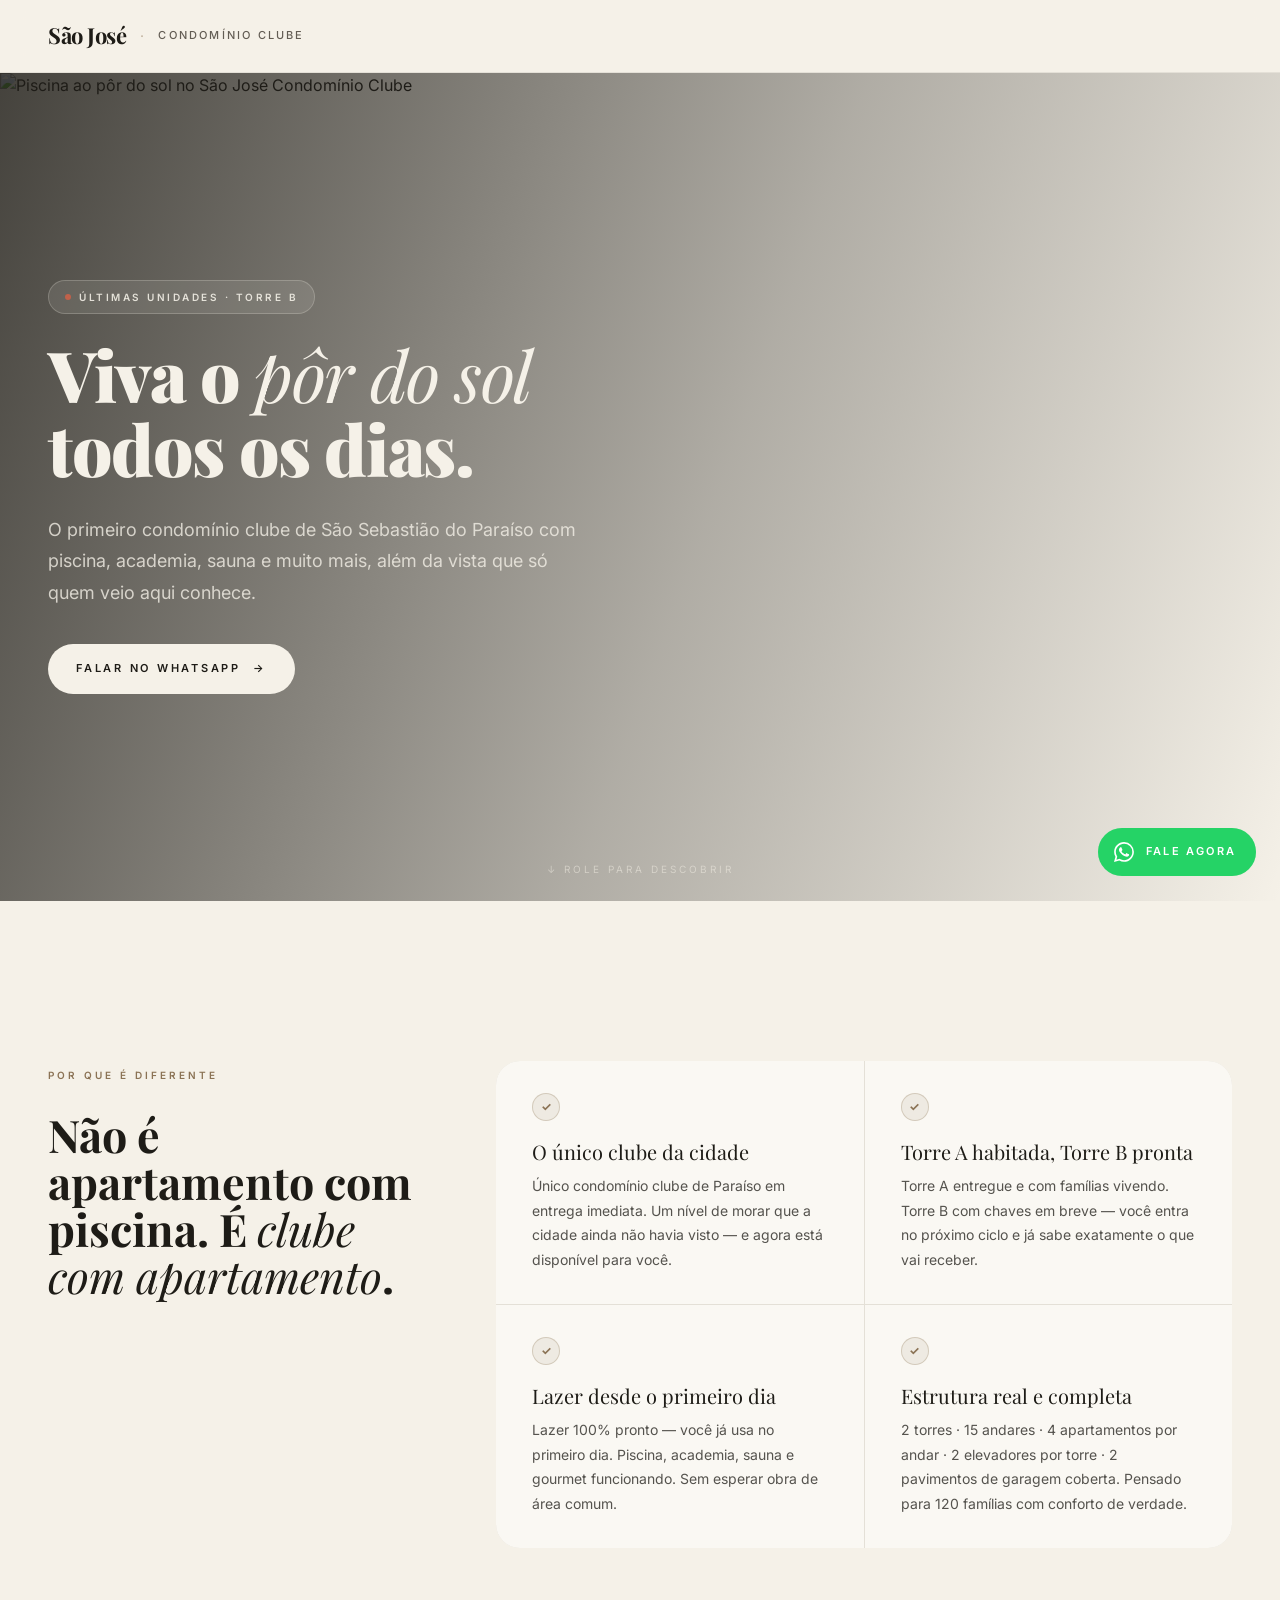
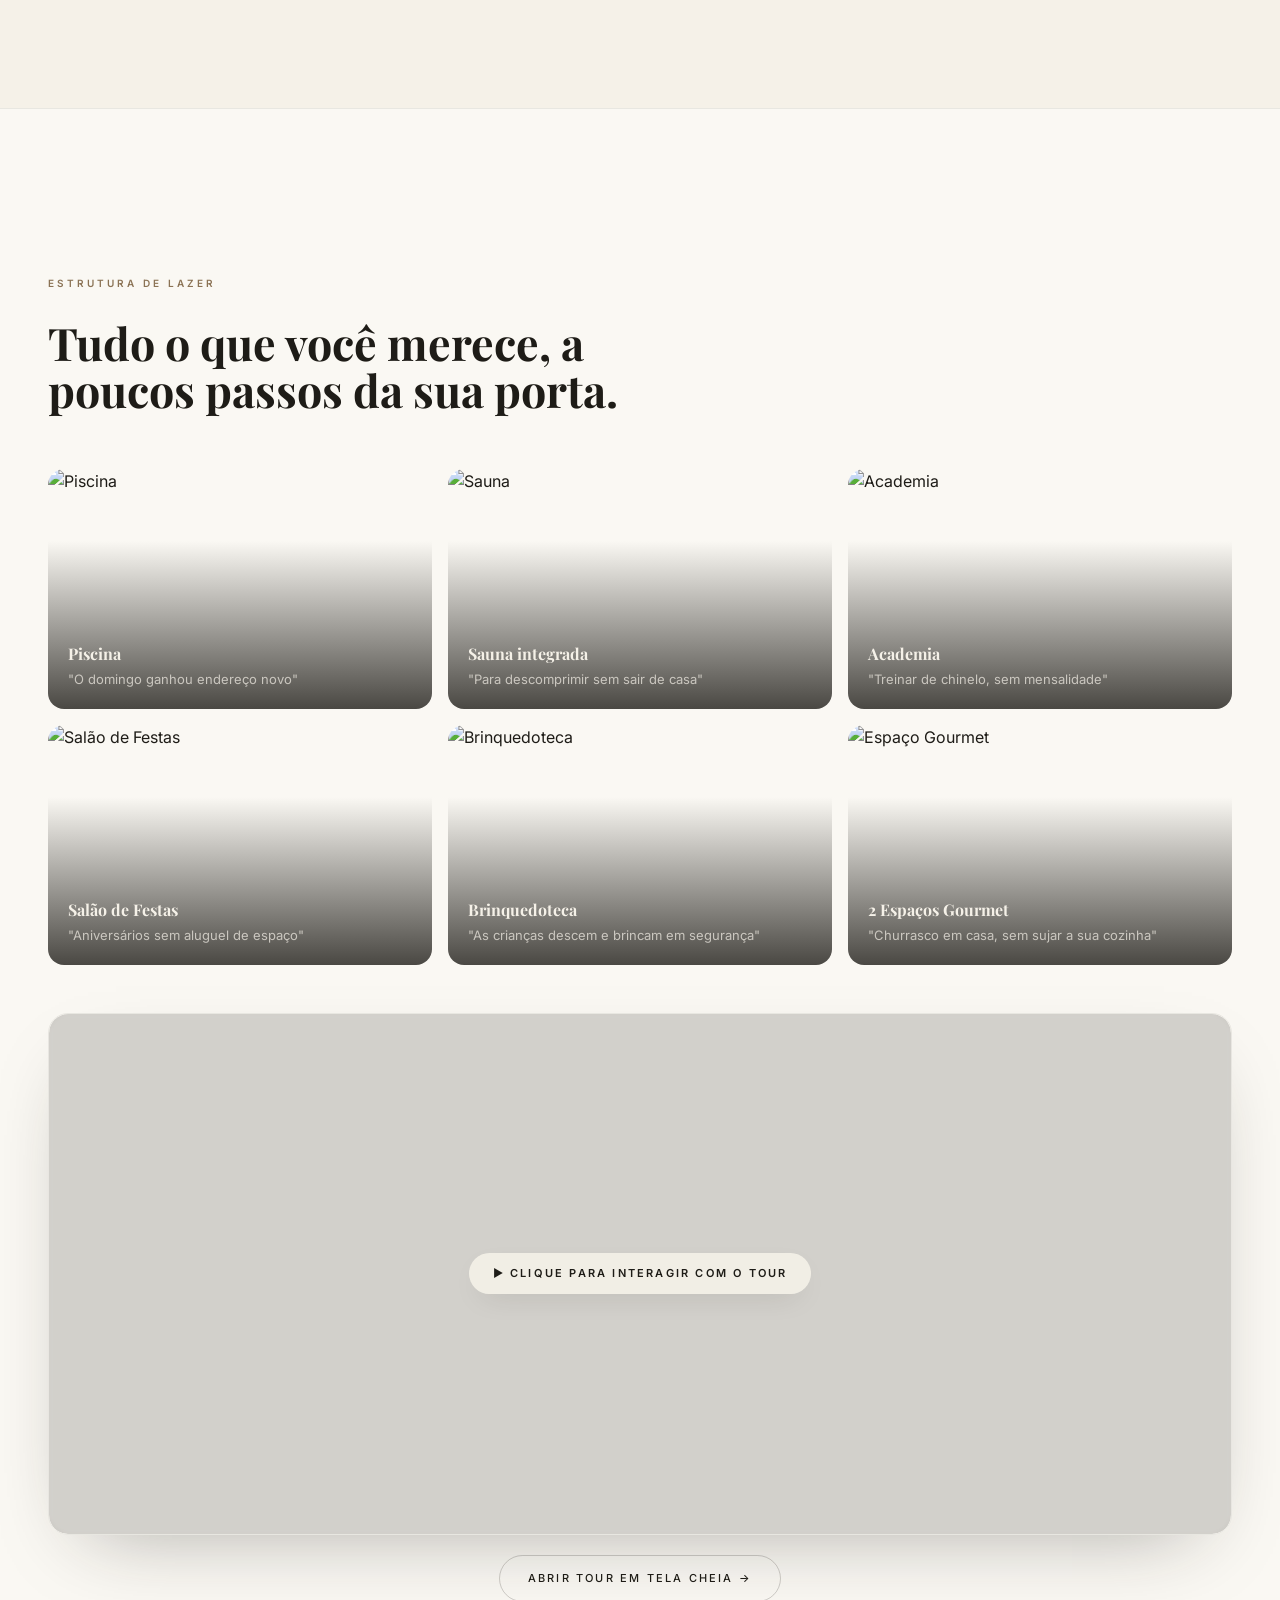
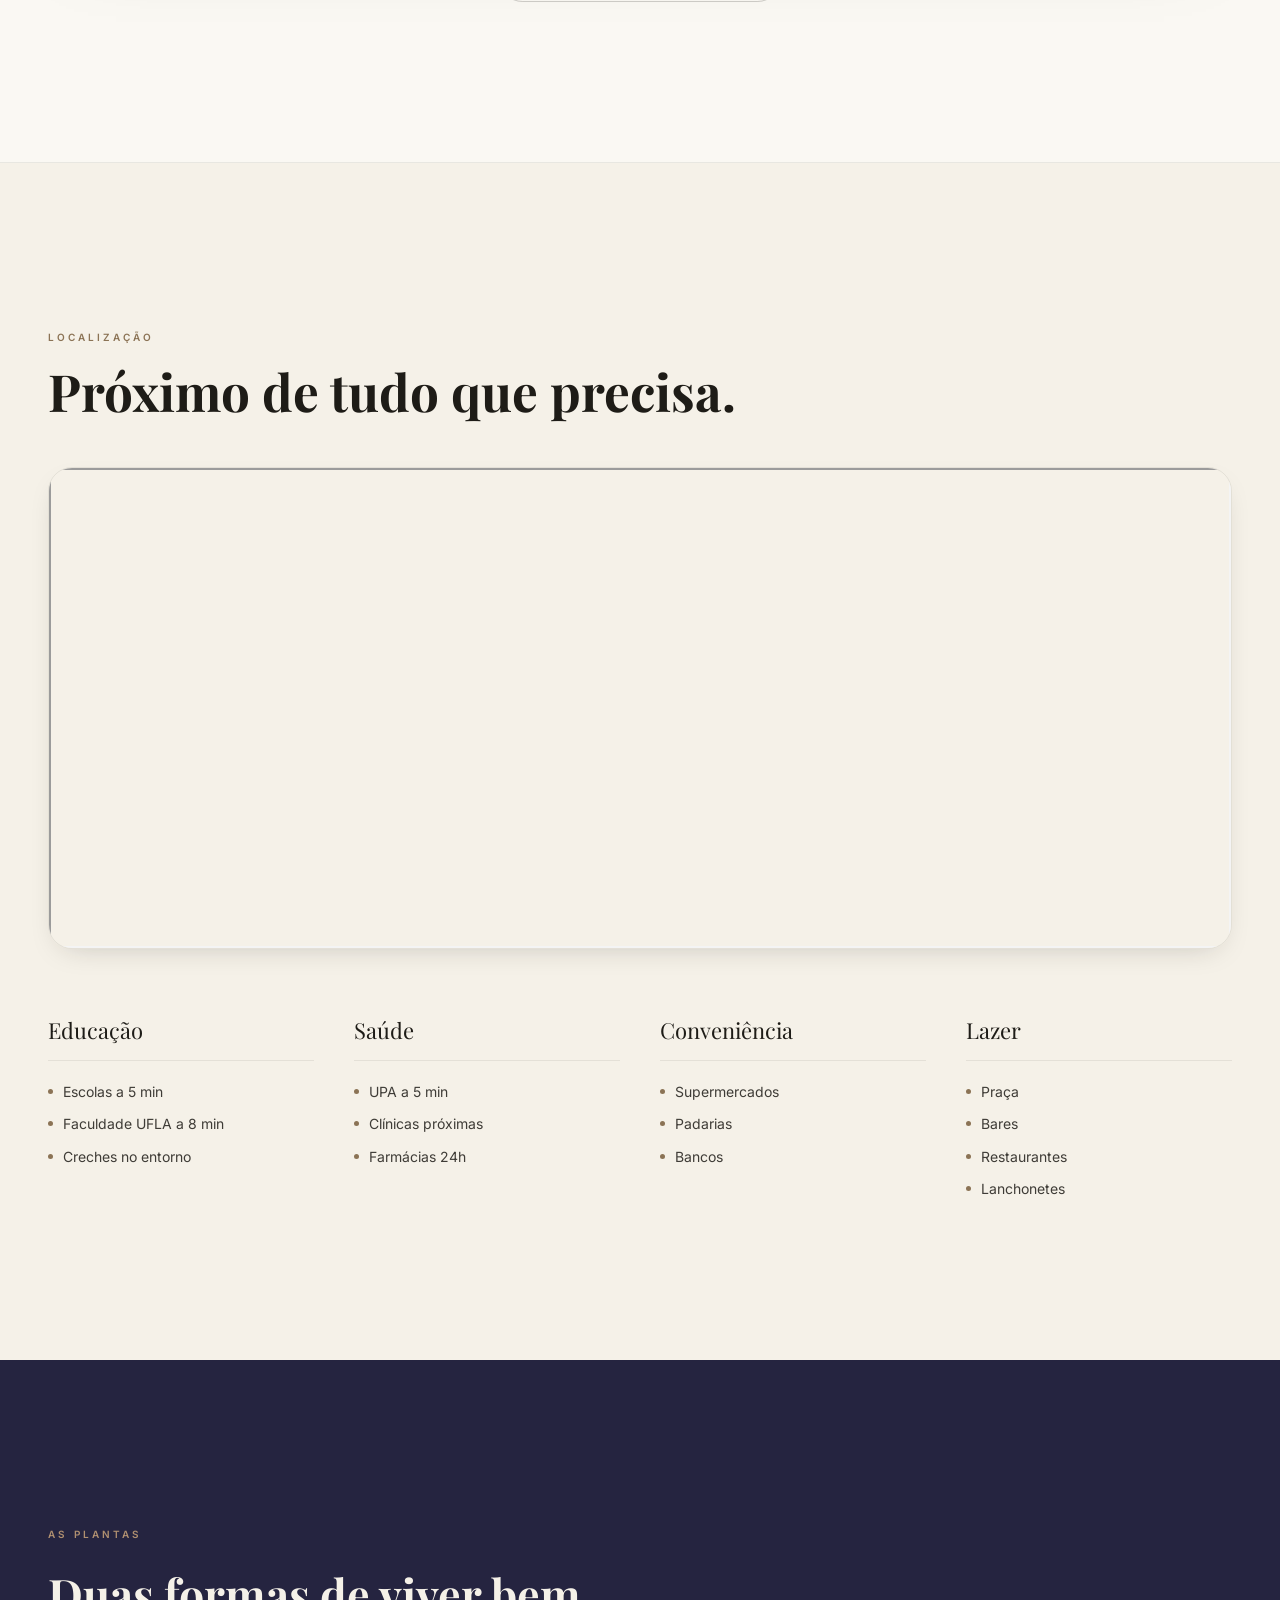
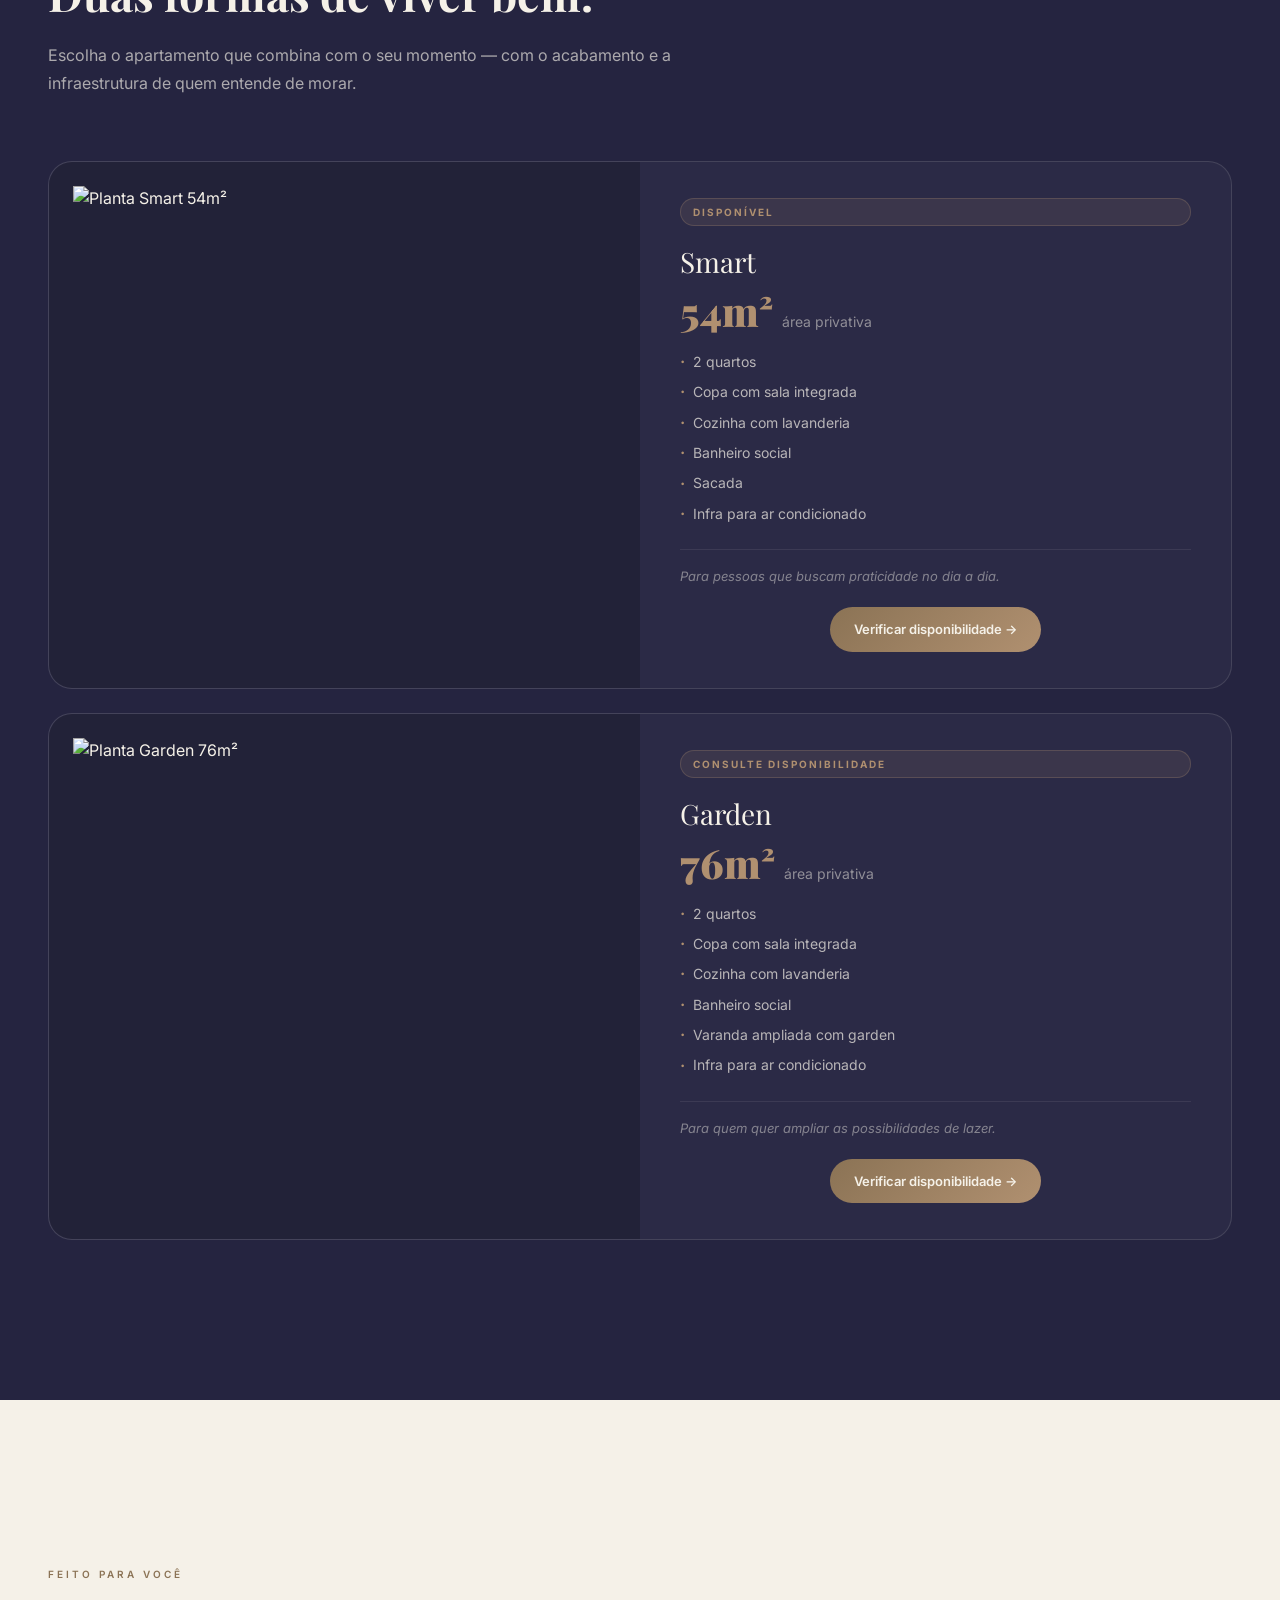
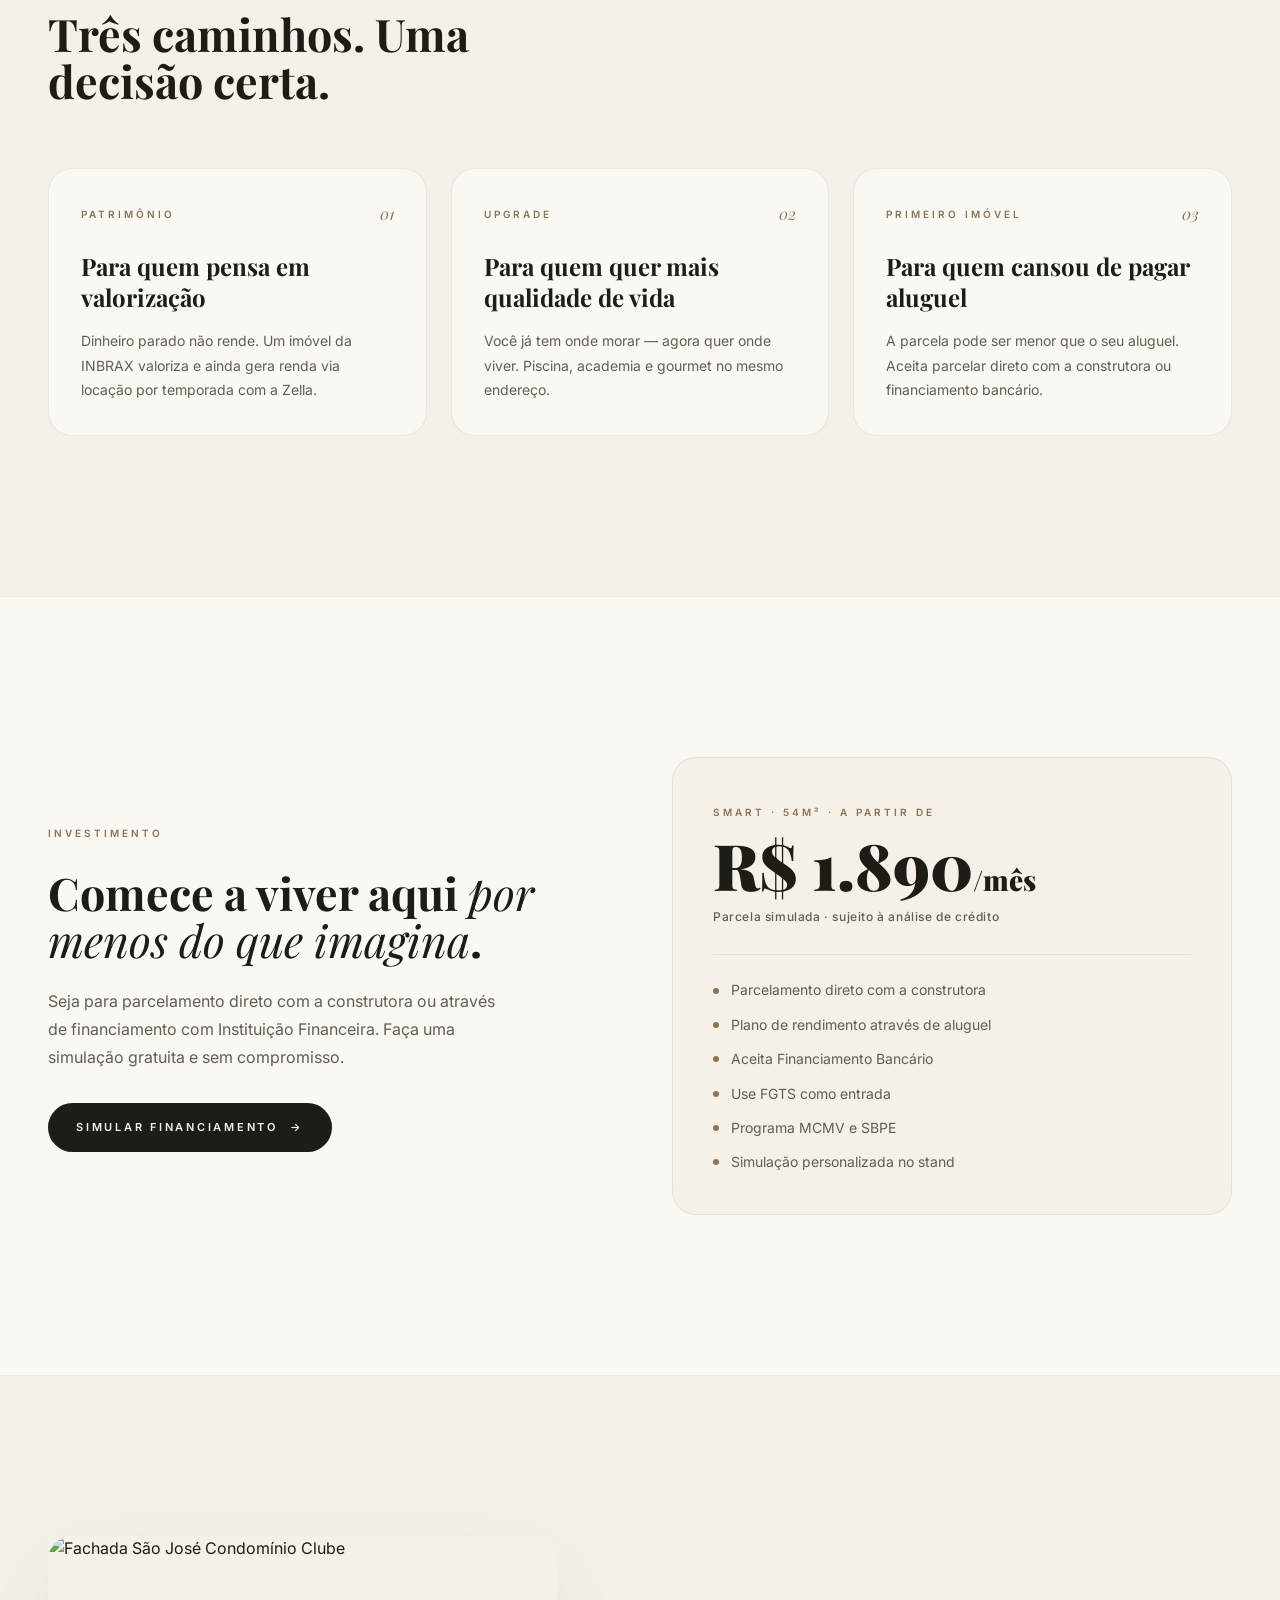
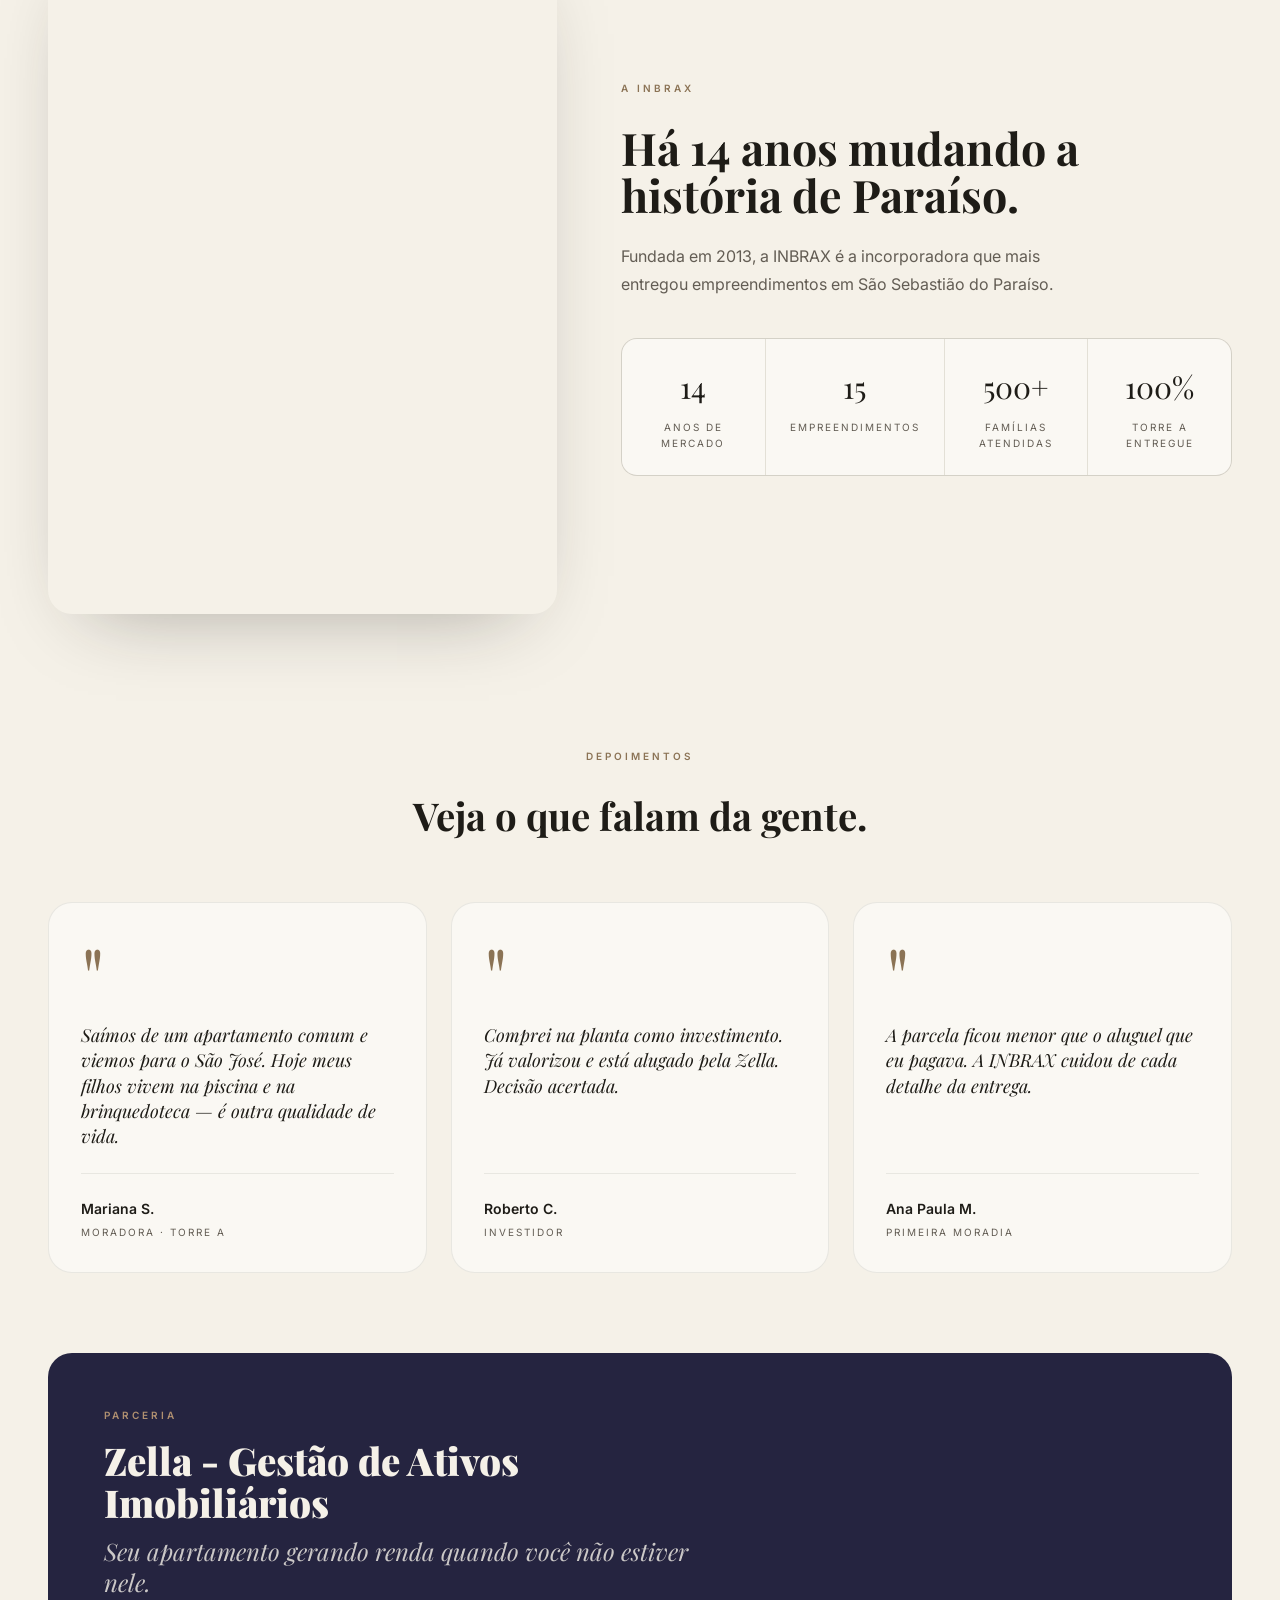
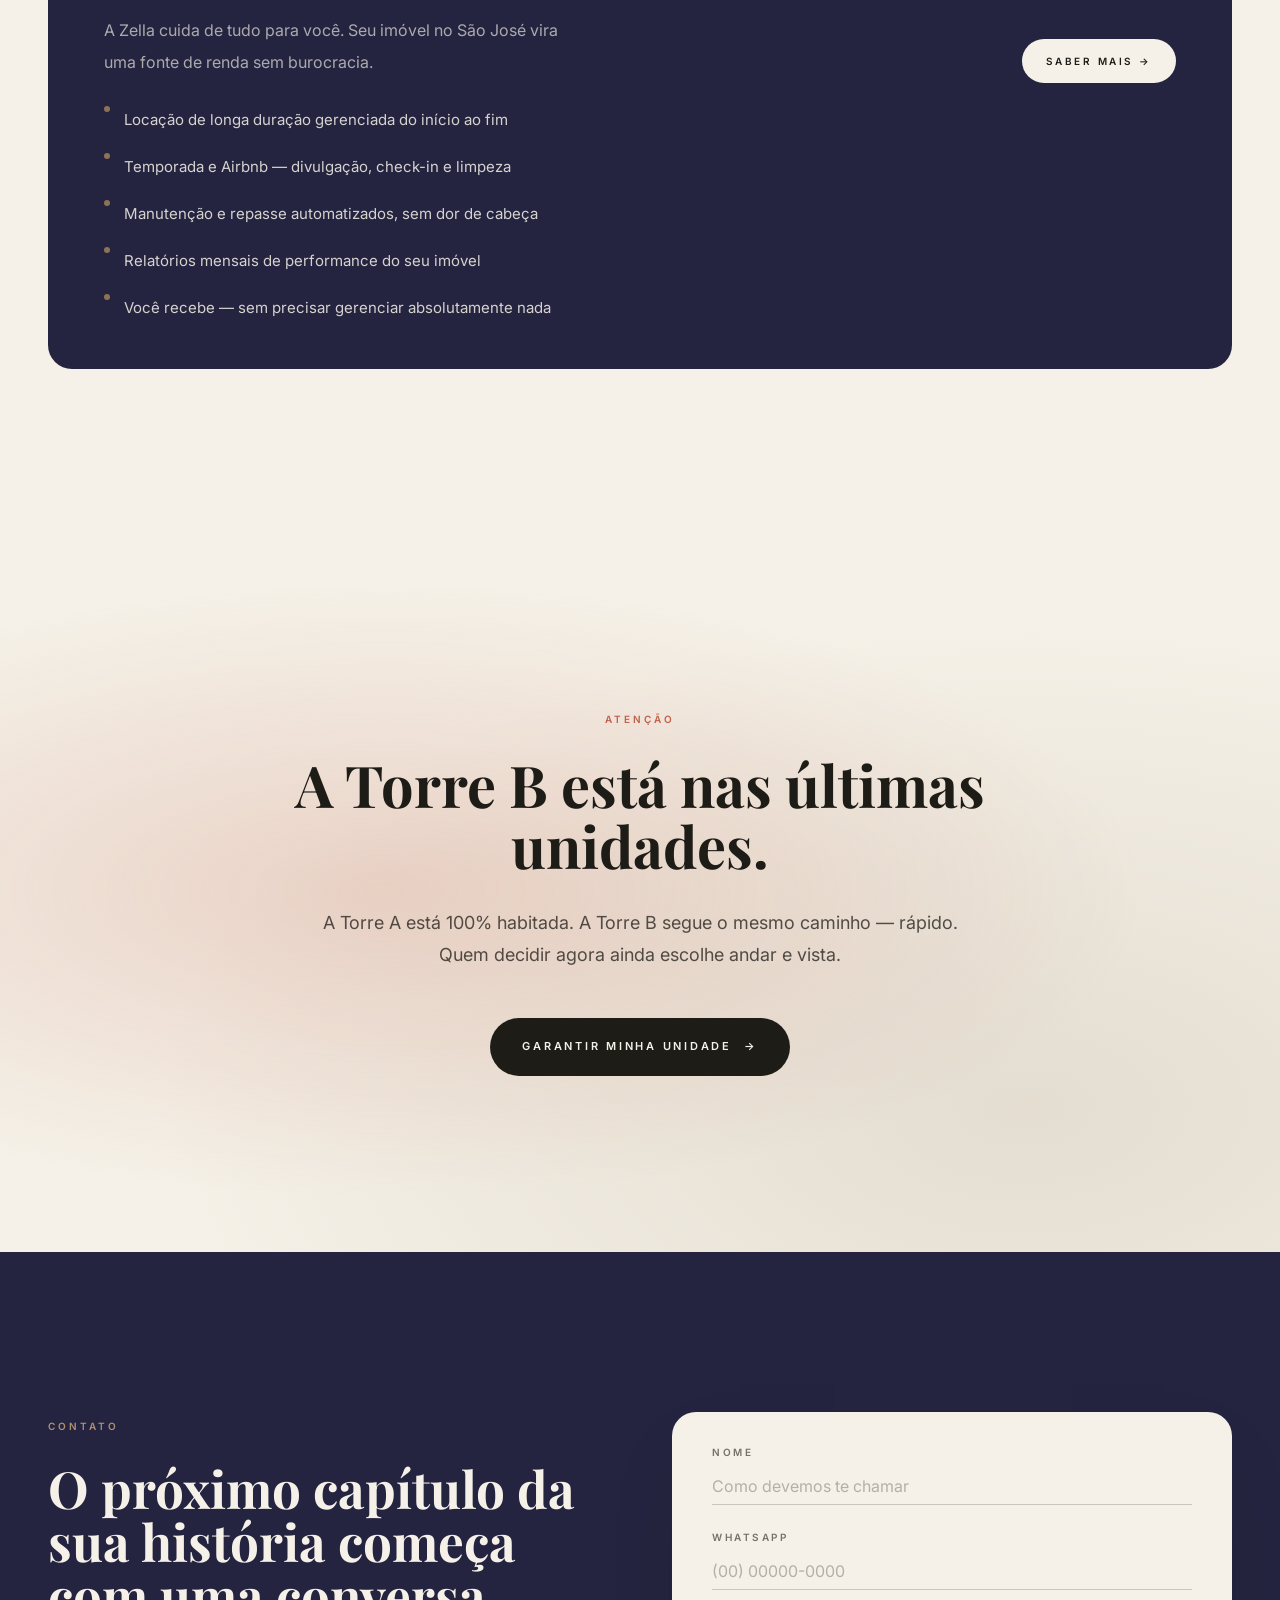
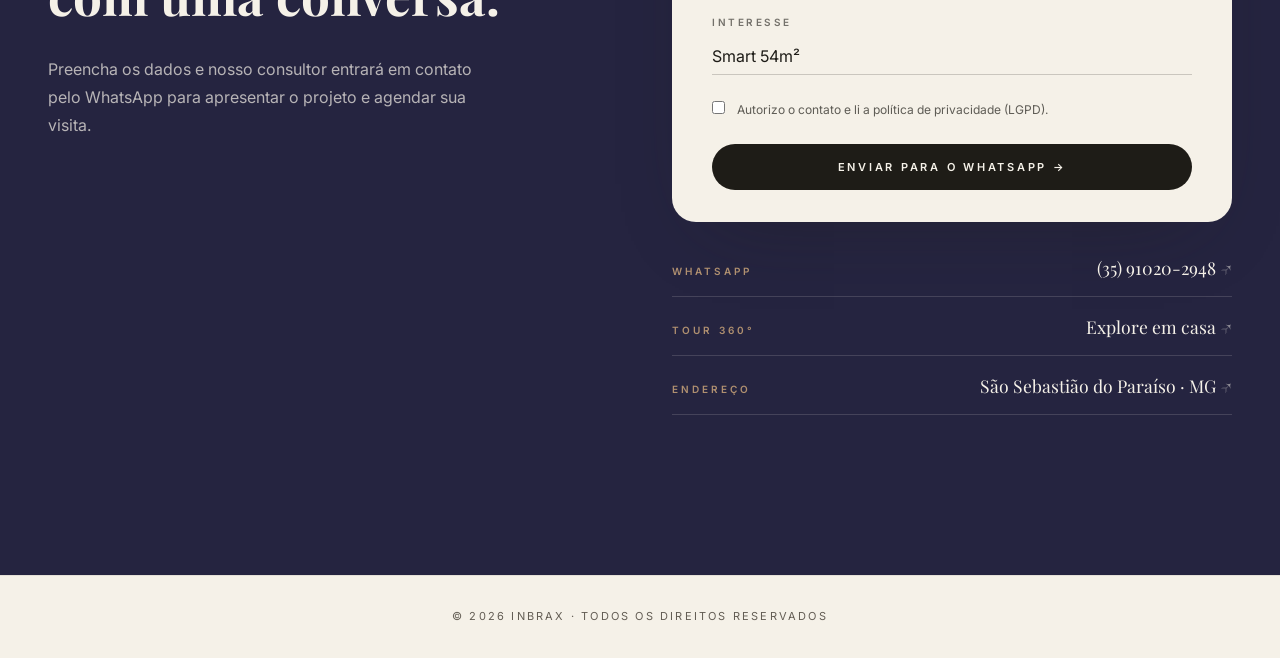
==== commit 84c6c582: "chore: renomear index.html para index-2.html" ====
--- a/index-2.html
+++ b/index-2.html
@@ -123,7 +123,7 @@
 .dif-cards { display:grid; gap:1px; background:var(--border); border-radius:24px; overflow:hidden; }
 @media(min-width:640px){ .dif-cards{grid-template-columns:1fr 1fr;} }
 .dif-card { background:var(--card); padding:32px 36px; transition:background .5s,color .5s; cursor:default; }
-.dif-card:hover { background:var(--charcoal); color:var(--bg); }
+.dif-card:hover { background:#252440; color:var(--bg); }
 .dif-card:hover .dif-check { border-color:rgba(176,144,112,.4); color:var(--bronze-s); background:rgba(176,144,112,.12); }
 .dif-card:hover .dif-body  { opacity:.75; }
 .dif-check {
@@ -156,8 +156,23 @@
 }
 .lazer-photo-name { font-family:'Playfair Display',serif; font-size:16px; font-weight:700; color:var(--bg); margin-bottom:4px; }
 .lazer-photo-copy { font-size:13px; color:rgba(245,241,232,.70); line-height:1.4; }
-.lazer-tour-wrap { margin-top:48px; border-radius:20px; overflow:hidden; border:1px solid var(--border); box-shadow:var(--sh-el); }
-.lazer-tour-wrap iframe { display:block; }
+.lazer-tour-wrap { margin-top:48px; border-radius:20px; overflow:hidden; border:1px solid var(--border); box-shadow:var(--sh-el); position:relative; cursor:pointer; }
+.lazer-tour-wrap iframe { display:block; pointer-events:none; }
+.lazer-tour-wrap.active { cursor:default; }
+.lazer-tour-wrap.active iframe { pointer-events:auto; }
+.tour-hint {
+  position:absolute; inset:0; z-index:2;
+  display:flex; align-items:center; justify-content:center;
+  background:rgba(30,28,23,.18); backdrop-filter:blur(2px);
+  transition:opacity .3s;
+}
+.lazer-tour-wrap.active .tour-hint { opacity:0; pointer-events:none; }
+.tour-hint-inner {
+  display:flex; align-items:center; gap:10px; padding:12px 24px;
+  background:rgba(245,241,232,.92); border-radius:9999px;
+  font-size:11px; font-weight:600; letter-spacing:.2em; text-transform:uppercase;
+  color:var(--charcoal); box-shadow:var(--sh-so);
+}
 .lazer-tour-btn { margin-top:20px; text-align:center; }
 .btn-ghost-dark {
   display:inline-flex; align-items:center; gap:8px; padding:14px 28px;
@@ -173,8 +188,9 @@
 .loc-map-wrap { border-radius:24px; overflow:hidden; border:1px solid var(--border); box-shadow:var(--sh-so); }
 .loc-map-wrap iframe { width:100%; height:480px; display:block; filter:grayscale(.35) contrast(1.05); }
 @media(max-width:768px){ .loc-map-wrap iframe{height:320px;} }
-.loc-below { margin-top:64px; }
-.loc-h2 { font-family:'Playfair Display',serif; font-size:clamp(2.25rem,4vw,3.5rem); line-height:1.05; margin-top:16px; margin-bottom:56px; }
+.loc-below { margin-bottom:48px; }
+.loc-h2 { font-family:'Playfair Display',serif; font-size:clamp(2.25rem,4vw,3.5rem); line-height:1.05; margin-top:16px; }
+.loc-below-cats { margin-top:64px; }
 .loc-groups { display:grid; gap:40px; }
 @media(min-width:640px){ .loc-groups{grid-template-columns:1fr 1fr;} }
 @media(min-width:1024px){ .loc-groups{grid-template-columns:repeat(4,1fr);} }
@@ -190,13 +206,14 @@
 .plantas-h2 { font-family:'Playfair Display',serif; font-size:clamp(2rem,3.5vw,3rem); line-height:1.05; margin-top:24px; }
 .plantas-body { margin-top:24px; color:rgba(245,241,232,.65); line-height:1.75; }
 .plantas-grid { display:grid; gap:24px; }
-@media(min-width:768px){ .plantas-grid{grid-template-columns:1fr 1fr; gap:40px;} }
-.planta-card { position:relative; border-radius:24px; overflow:hidden; border:1px solid rgba(245,241,232,.12); background:rgba(245,241,232,.03); transition:border-color .4s,transform .4s; }
+.planta-card { position:relative; border-radius:24px; overflow:hidden; border:1px solid rgba(245,241,232,.12); background:rgba(245,241,232,.03); transition:border-color .4s,transform .4s; display:grid; grid-template-columns:1fr 1fr; }
+@media(max-width:640px){ .planta-card{grid-template-columns:1fr;} }
 .planta-card:hover { border-color:rgba(245,241,232,.2); transform:translateY(-4px); }
-.planta-img-wrap { height:260px; overflow:hidden; background:rgba(0,0,0,.2); }
-.planta-img-wrap img { width:100%; height:100%; object-fit:contain; display:block; padding:16px; }
-.planta-body { padding:28px 36px; }
-@media(max-width:640px){ .planta-body{padding:20px 24px;} }
+.planta-img-wrap { overflow:hidden; background:rgba(0,0,0,.2); min-height:360px; }
+@media(max-width:640px){ .planta-img-wrap{min-height:240px;} }
+.planta-img-wrap img { width:100%; height:100%; object-fit:contain; display:block; padding:24px; }
+.planta-body { padding:36px 40px; display:flex; flex-direction:column; justify-content:center; }
+@media(max-width:640px){ .planta-body{padding:24px;} }
 .planta-tag { display:inline-block; font-size:10px; font-weight:700; letter-spacing:.2em; text-transform:uppercase; color:rgba(176,144,112,1); background:rgba(176,144,112,.12); border:1px solid rgba(176,144,112,.25); padding:5px 12px; border-radius:9999px; margin-bottom:14px; }
 .planta-h3  { font-family:'Playfair Display',serif; font-size:1.75rem; margin-bottom:6px; }
 .planta-area { font-family:'Playfair Display',serif; font-size:2.5rem; font-weight:900; color:var(--bronze-s); margin-bottom:20px; line-height:1; }
@@ -290,10 +307,11 @@
 .zella-blk { margin-top:80px; border-radius:24px; padding:48px 56px; background:#252440; color:var(--bg); display:grid; gap:48px; align-items:center; }
 @media(min-width:1024px){ .zella-blk{grid-template-columns:1.4fr 1fr;} }
 @media(max-width:640px){ .zella-blk{padding:32px 24px;} }
-.zella-h3 { font-family:'Playfair Display',serif; font-size:clamp(1.5rem,2.5vw,2.25rem); margin-top:16px; line-height:1.2; }
-.zella-body { margin-top:16px; color:rgba(245,241,232,.65); max-width:480px; }
-.zella-bullets { display:flex; flex-direction:column; gap:14px; margin-top:28px; }
-.zella-bullet  { display:flex; align-items:flex-start; gap:14px; font-size:15px; color:rgba(245,241,232,.85); line-height:1.5; }
+.zella-h1 { font-family:'Playfair Display',serif; font-size:clamp(1.75rem,3vw,2.75rem); font-weight:900; margin-top:12px; line-height:1.1; color:var(--bg); }
+.zella-h3 { font-family:'Playfair Display',serif; font-size:clamp(1.1rem,2vw,1.5rem); font-weight:400; font-style:italic; margin-top:12px; line-height:1.3; color:rgba(245,241,232,.80); }
+.zella-body { margin-top:16px; color:rgba(245,241,232,.65); max-width:480px; line-height:2; }
+.zella-bullets { display:flex; flex-direction:column; gap:20px; margin-top:28px; }
+.zella-bullet  { display:flex; align-items:flex-start; gap:14px; font-size:15px; color:rgba(245,241,232,.85); line-height:1.8; }
 .zella-bullet-icon { font-size:20px; flex-shrink:0; line-height:1.3; }
 .btn-zella { display:inline-flex; align-items:center; gap:12px; padding:14px 24px; background:var(--bg); color:var(--charcoal); border-radius:9999px; font-size:10px; font-weight:600; letter-spacing:.25em; text-transform:uppercase; text-decoration:none; transition:background .3s,color .3s; }
 .btn-zella:hover { background:var(--bronze); color:var(--bg); }
@@ -459,7 +477,10 @@
         <div class="lazer-photo-ov"><div class="lazer-photo-name">2 Espaços Gourmet</div><div class="lazer-photo-copy">"Churrasco em casa, sem sujar a sua cozinha"</div></div>
       </div>
     </div>
-    <div class="lazer-tour-wrap">
+    <div class="lazer-tour-wrap" id="tourWrap">
+      <div class="tour-hint">
+        <div class="tour-hint-inner">▶ Clique para interagir com o tour</div>
+      </div>
       <iframe src="https://tour360.meupasseiovirtual.com/023490/109122/sao-jose-condominio-clube/tourvirtual/" width="100%" height="520" frameborder="0" allowfullscreen loading="lazy"></iframe>
     </div>
     <div class="lazer-tour-btn">
@@ -471,27 +492,29 @@
 <!-- ══ LOCALIZAÇÃO ══ -->
 <section id="localizacao">
   <div class="wrap">
+    <div class="loc-below">
+      <span class="eyebrow">Localização</span>
+      <h2 class="loc-h2">Próximo de tudo que precisa.</h2>
+    </div>
     <div class="loc-map-wrap">
       <iframe title="São José Condomínio Clube"
         src="https://www.google.com/maps/embed?pb=!1m18!1m12!1m3!1d3768.5!2d-46.9818207!3d-20.9077729!2m3!1f0!2f0!3f0!3m2!1i1024!2i768!4f13.1!3m3!1m2!1s0x94b71798dc6a97a9%3A0x83ea172b01de00e1!2zU8OjbyBKb3PDqSBDb25kb23DrW5pbyBDbHViZQ!5e0!3m2!1spt-BR!2sbr!4v1"
         loading="lazy" allowfullscreen></iframe>
     </div>
-    <div class="loc-below">
-      <span class="eyebrow">Localização</span>
-      <h2 class="loc-h2">Próximo de tudo que precisa.</h2>
+    <div class="loc-below-cats">
       <div class="loc-groups">
         <div>
           <div class="loc-g-title">Educação</div>
           <ul class="loc-items">
             <li class="loc-item"><span class="loc-dot"></span><span>Escolas a 5 min</span></li>
-            <li class="loc-item"><span class="loc-dot"></span><span>Faculdade UNIFEG a 8 min</span></li>
+            <li class="loc-item"><span class="loc-dot"></span><span>Faculdade UFLA a 8 min</span></li>
             <li class="loc-item"><span class="loc-dot"></span><span>Creches no entorno</span></li>
           </ul>
         </div>
         <div>
           <div class="loc-g-title">Saúde</div>
           <ul class="loc-items">
-            <li class="loc-item"><span class="loc-dot"></span><span>Santa Casa a 6 min</span></li>
+            <li class="loc-item"><span class="loc-dot"></span><span>UPA a 5 min</span></li>
             <li class="loc-item"><span class="loc-dot"></span><span>Clínicas próximas</span></li>
             <li class="loc-item"><span class="loc-dot"></span><span>Farmácias 24h</span></li>
           </ul>
@@ -507,9 +530,10 @@
         <div>
           <div class="loc-g-title">Lazer</div>
           <ul class="loc-items">
-            <li class="loc-item"><span class="loc-dot"></span><span>Praça principal</span></li>
-            <li class="loc-item"><span class="loc-dot"></span><span>Parques</span></li>
+            <li class="loc-item"><span class="loc-dot"></span><span>Praça</span></li>
+            <li class="loc-item"><span class="loc-dot"></span><span>Bares</span></li>
             <li class="loc-item"><span class="loc-dot"></span><span>Restaurantes</span></li>
+            <li class="loc-item"><span class="loc-dot"></span><span>Lanchonetes</span></li>
           </ul>
         </div>
       </div>
@@ -528,7 +552,7 @@
     <div class="plantas-grid">
       <div class="planta-card">
         <div class="planta-img-wrap">
-          <img src="https://saojosecondominioclube.com.br/wp-content/uploads/2024/10/planta-1.png" alt="Planta Smart 54m²">
+          <img src="https://saojosecondominioclube.com.br/wp-content/uploads/2024/10/Planta-2.png" alt="Planta Smart 54m²">
         </div>
         <div class="planta-body">
           <div class="planta-tag">Disponível</div>
@@ -542,7 +566,7 @@
             <div class="planta-feature">Sacada</div>
             <div class="planta-feature">Infra para ar condicionado</div>
           </div>
-          <div class="planta-desc">Para casais começando ou famílias que querem praticidade no dia a dia</div>
+          <div class="planta-desc">Para pessoas que buscam praticidade no dia a dia.</div>
           <div class="planta-cta-wrap">
             <a class="btn-planta" href="https://wa.me/5535910202948?text=Quero%20saber%20sobre%20o%20apartamento%20Smart%2054m%C2%B2" target="_blank" rel="noreferrer">Verificar disponibilidade →</a>
           </div>
@@ -550,7 +574,7 @@
       </div>
       <div class="planta-card">
         <div class="planta-img-wrap">
-          <img src="https://saojosecondominioclube.com.br/wp-content/uploads/2024/10/Planta-2.png" alt="Planta Garden 76m²">
+          <img src="https://saojosecondominioclube.com.br/wp-content/uploads/2024/10/planta-1.png" alt="Planta Garden 76m²">
         </div>
         <div class="planta-body">
           <div class="planta-tag">Consulte disponibilidade</div>
@@ -558,13 +582,13 @@
           <div class="planta-area">76m² <span>área privativa</span></div>
           <div class="planta-features">
             <div class="planta-feature">2 quartos</div>
-            <div class="planta-feature">Sala ampliada</div>
-            <div class="planta-feature">Área externa privativa</div>
-            <div class="planta-feature">Churrasqueira</div>
-            <div class="planta-feature">Sacada panorâmica</div>
+            <div class="planta-feature">Copa com sala integrada</div>
+            <div class="planta-feature">Cozinha com lavanderia</div>
+            <div class="planta-feature">Banheiro social</div>
+            <div class="planta-feature">Varanda ampliada com garden</div>
             <div class="planta-feature">Infra para ar condicionado</div>
           </div>
-          <div class="planta-desc">Para quem quer jardim e churrasco sem sair do condomínio</div>
+          <div class="planta-desc">Para quem quer ampliar as possibilidades de lazer.</div>
           <div class="planta-cta-wrap">
             <a class="btn-planta" href="https://wa.me/5535910202948?text=Quero%20saber%20sobre%20o%20apartamento%20Garden%2076m%C2%B2" target="_blank" rel="noreferrer">Verificar disponibilidade →</a>
           </div>
@@ -595,7 +619,7 @@
       <div class="perfil-card">
         <div class="perfil-top"><span class="eyebrow">Primeiro imóvel</span><span class="perfil-num">03</span></div>
         <h3 class="perfil-h3">Para quem cansou de pagar aluguel</h3>
-        <p class="perfil-body">A parcela pode ser menor que o seu aluguel. Aceita FGTS, MCMV, SBPE e financiamento Caixa.</p>
+        <p class="perfil-body">A parcela pode ser menor que o seu aluguel. Aceita parcelar direto com a construtora ou financiamento bancário.</p>
       </div>
     </div>
   </div>
@@ -608,7 +632,7 @@
       <div>
         <span class="eyebrow">Investimento</span>
         <h2 class="invest-h2">Comece a viver aqui <em style="font-weight:400">por menos do que imagina</em>.</h2>
-        <p class="invest-body">Aceitamos MCMV, SBPE, FGTS e financiamento pela Caixa Econômica Federal. Faça uma simulação gratuita e sem compromisso.</p>
+        <p class="invest-body">Seja para parcelamento direto com a construtora ou através de financiamento com Instituição Financeira. Faça uma simulação gratuita e sem compromisso.</p>
         <a href="https://wa.me/5535910202948?text=Quero%20simular%20meu%20financiamento%20no%20S%C3%A3o%20Jos%C3%A9" class="btn-invest" target="_blank" rel="noreferrer">
           Simular financiamento <span aria-hidden>→</span>
         </a>
@@ -619,10 +643,11 @@
           <div class="invest-installment serif">R$ 1.890<span style="font-size:1.75rem">/mês</span></div>
           <div class="invest-installment-label">Parcela simulada · sujeito à análise de crédito</div>
           <div class="invest-bullets">
-            <div class="invest-bullet"><span class="invest-dot"></span> Aceita FGTS como entrada</div>
-            <div class="invest-bullet"><span class="invest-dot"></span> Financiamento Caixa Econômica Federal</div>
+            <div class="invest-bullet"><span class="invest-dot"></span> Parcelamento direto com a construtora</div>
+            <div class="invest-bullet"><span class="invest-dot"></span> Plano de rendimento através de aluguel</div>
+            <div class="invest-bullet"><span class="invest-dot"></span> Aceita Financiamento Bancário</div>
+            <div class="invest-bullet"><span class="invest-dot"></span> Use FGTS como entrada</div>
             <div class="invest-bullet"><span class="invest-dot"></span> Programa MCMV e SBPE</div>
-            <div class="invest-bullet"><span class="invest-dot"></span> Bancos parceiros</div>
             <div class="invest-bullet"><span class="invest-dot"></span> Simulação personalizada no stand</div>
           </div>
         </div>
@@ -631,24 +656,13 @@
   </div>
 </section>
 
-<!-- ══ FOTO EMPREENDIMENTO ══ -->
-<div class="empreendimento-photo">
-  <img src="assets/fachada-dusk.jpg" alt="Fachada São José Condomínio Clube ao entardecer">
-  <div class="empreendimento-photo-ov">
-    <p class="empreendimento-photo-caption">São José Condomínio Clube · São Sebastião do Paraíso · MG</p>
-  </div>
-</div>
 
 <!-- ══ AUTORIDADE ══ -->
 <section id="autoridade">
   <div class="wrap">
     <div class="aut-grid">
       <div class="aut-img-wrap">
-        <img class="aut-img" src="assets/hero-piscina-sunset.jpg" alt="Área de lazer do São José Condomínio Clube" loading="lazy">
-        <div class="aut-img-badge">
-          <span class="eyebrow" style="display:block">Entrega</span>
-          <div class="aut-img-badge-title serif">Torre A · 2024</div>
-        </div>
+        <img class="aut-img" src="assets/fachada-dusk.jpg" alt="Fachada São José Condomínio Clube" loading="lazy" style="aspect-ratio:3/4;object-fit:cover;">
       </div>
       <div>
         <span class="eyebrow">A INBRAX</span>
@@ -691,7 +705,8 @@
     <!-- ZELLA -->
     <div class="zella-blk">
       <div>
-        <span class="eyebrow" style="color:var(--bronze-s)">Parceria Zella</span>
+        <span class="eyebrow" style="color:var(--bronze-s)">Parceria</span>
+        <h1 class="zella-h1">Zella - Gestão de Ativos Imobiliários</h1>
         <h3 class="zella-h3">Seu apartamento gerando renda quando você não estiver nele.</h3>
         <p class="zella-body">A Zella cuida de tudo para você. Seu imóvel no São José vira uma fonte de renda sem burocracia.</p>
         <div class="zella-bullets">
@@ -795,6 +810,10 @@
 </a>
 
 <script>
+  document.getElementById('tourWrap').addEventListener('click', function() {
+    this.classList.add('active');
+  });
+
   function handleForm(e) {
     e.preventDefault();
     const f = e.currentTarget;
